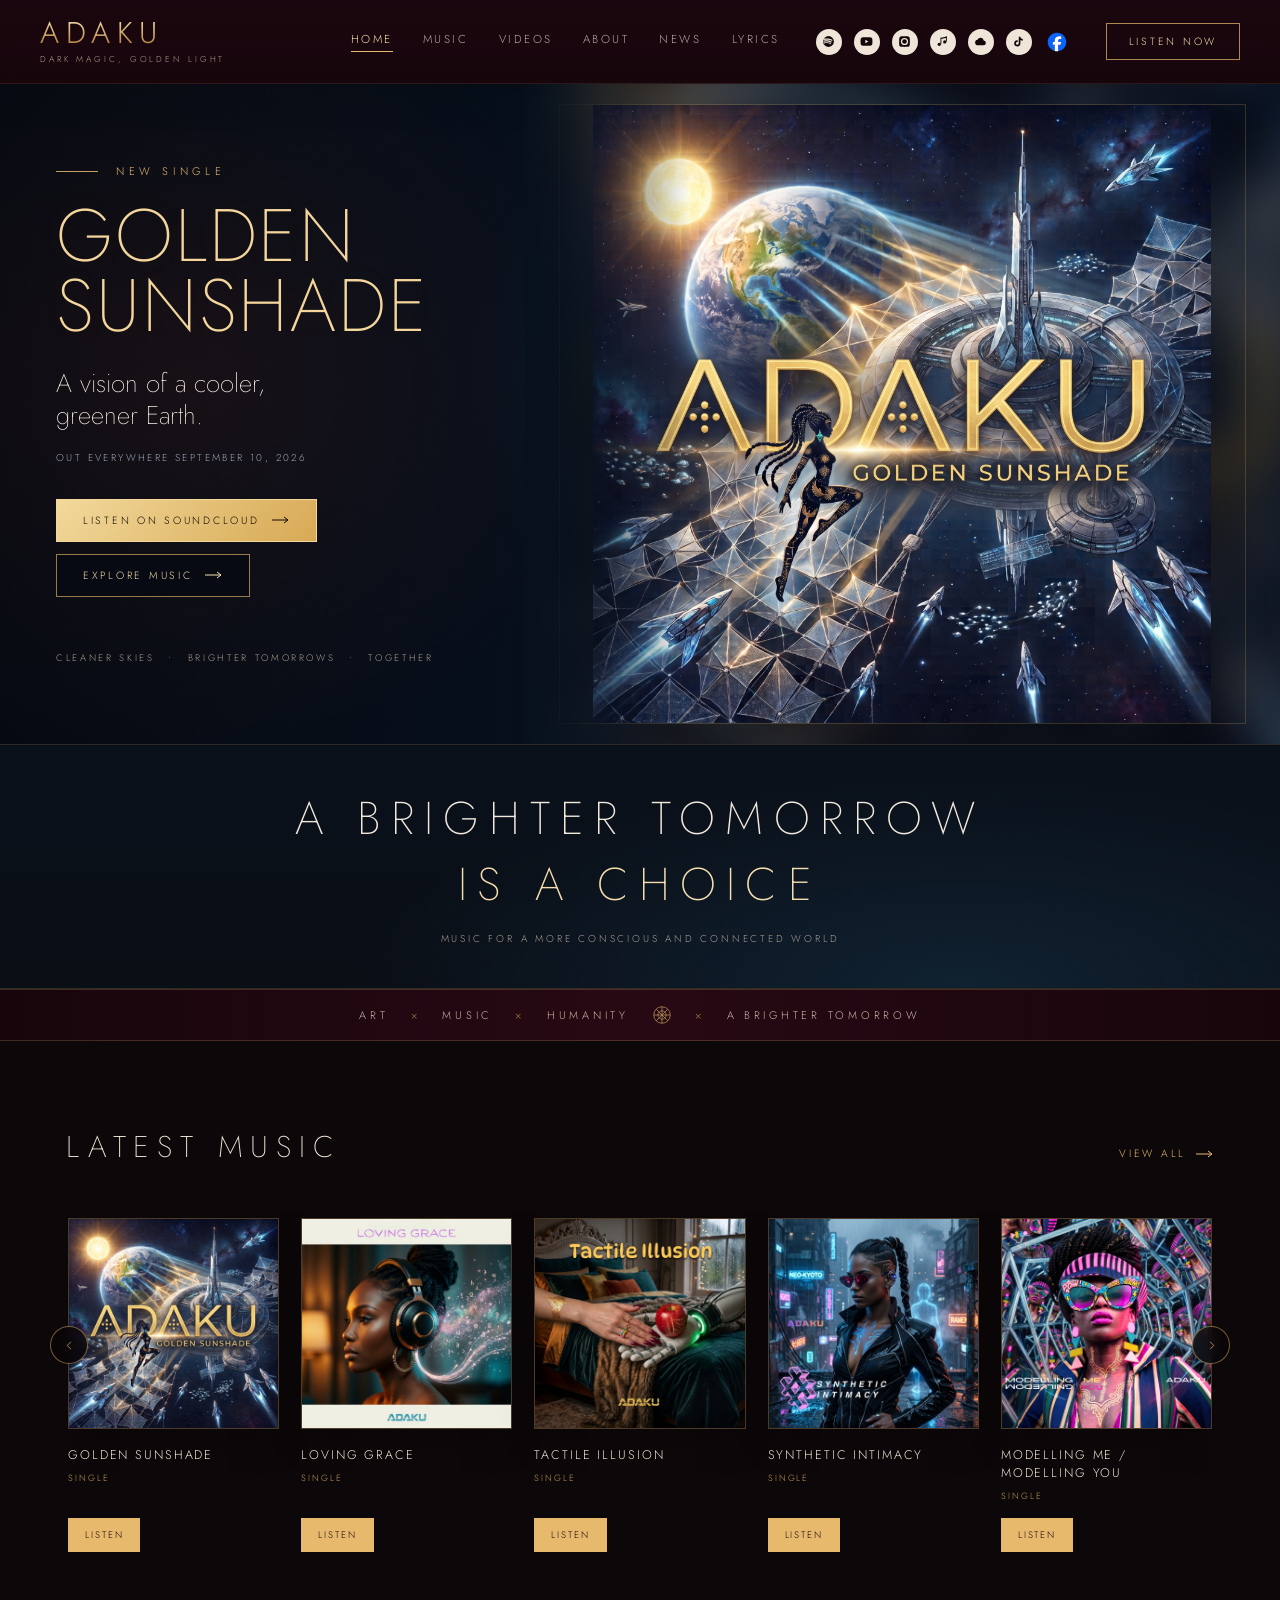
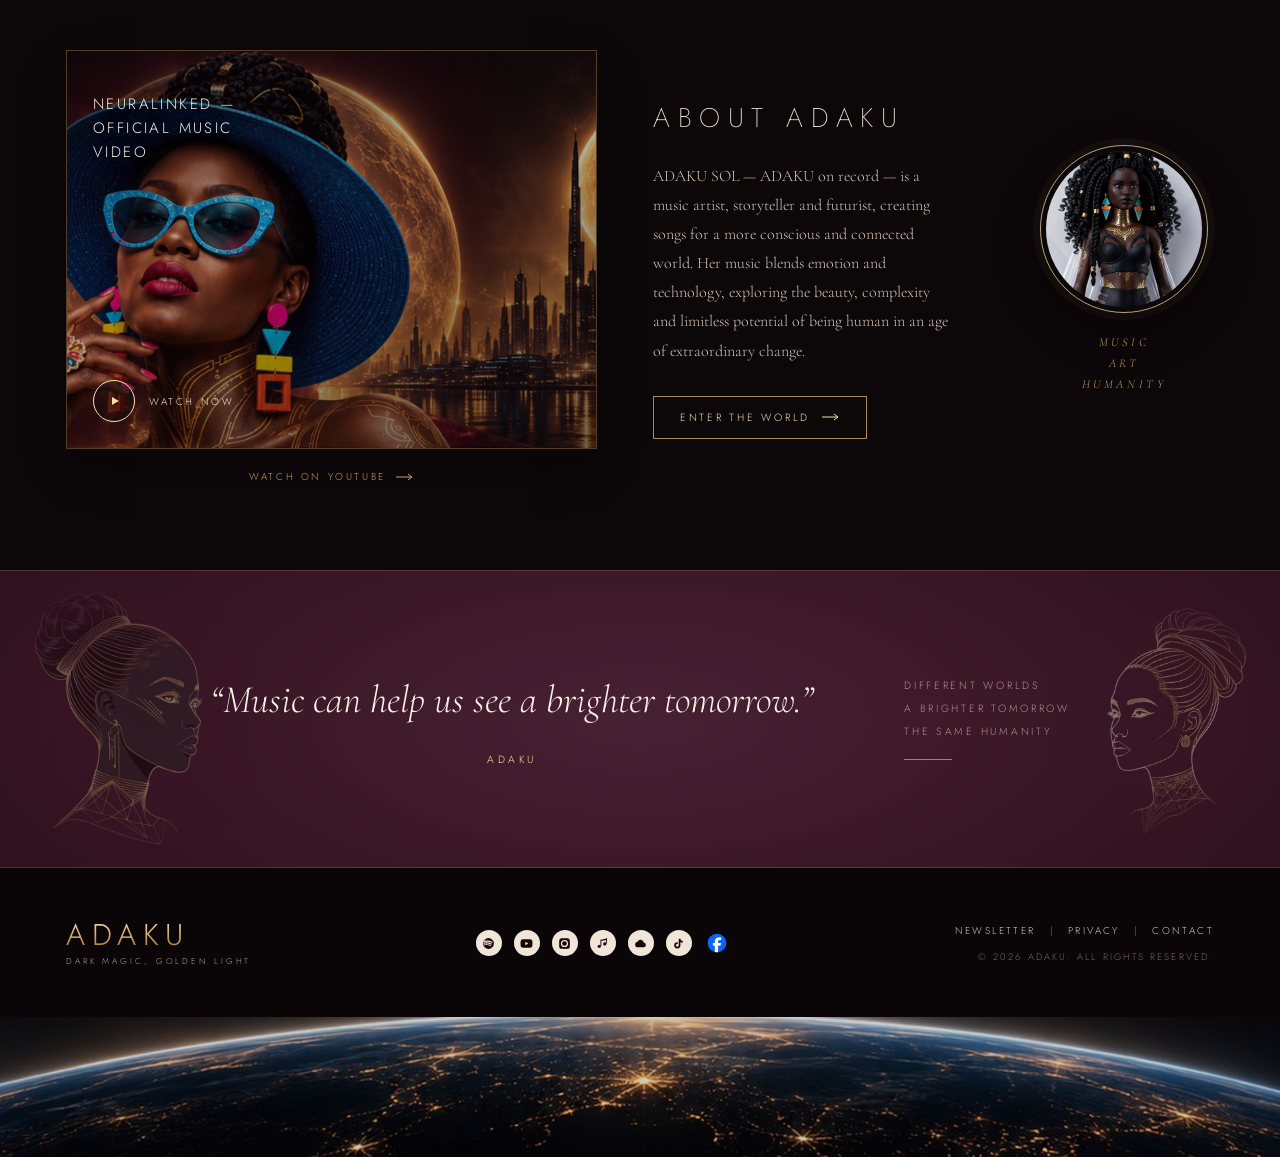
==== index.html @ a5fc6262 "Add Open Graph and Twitter card tags" ====
<!doctype html>
<html lang="en">
<head>
  <meta charset="utf-8">
  <link rel="icon" href="favicon.ico" sizes="any">
  <link rel="icon" type="image/png" sizes="32x32" href="favicon-32.png">
  <link rel="icon" type="image/png" sizes="16x16" href="favicon-16.png">
  <link rel="apple-touch-icon" href="favicon-180.png">
  <meta name="theme-color" content="#000000">
  <meta name="viewport" content="width=device-width,initial-scale=1">
  <title>ADAKU — Dark Magic, Golden Light</title>
  <meta name="description" content="Official site of ADAKU SOL, who records as ADAKU — music, future worlds and human connection.">
  <meta property="og:type" content="website">
  <meta property="og:site_name" content="ADAKU">
  <meta property="og:url" content="https://www.adaku.art/">
  <meta property="og:title" content="ADAKU — Dark Magic, Golden Light">
  <meta property="og:description" content="Music, future worlds and human connection. New single: Golden Sunshade.">
  <meta property="og:image" content="https://www.adaku.art/assets/og-cover.jpg">
  <meta property="og:image:secure_url" content="https://www.adaku.art/assets/og-cover.jpg">
  <meta property="og:image:type" content="image/jpeg">
  <meta property="og:image:width" content="1200">
  <meta property="og:image:height" content="630">
  <meta property="og:image:alt" content="ADAKU — Golden Sunshade cover artwork">
  <meta name="twitter:card" content="summary_large_image">
  <meta name="twitter:title" content="ADAKU — Dark Magic, Golden Light">
  <meta name="twitter:description" content="Music, future worlds and human connection. New single: Golden Sunshade.">
  <meta name="twitter:image" content="https://www.adaku.art/assets/og-cover.jpg">
  <link rel="preconnect" href="https://fonts.googleapis.com">
  <link rel="preconnect" href="https://fonts.gstatic.com" crossorigin>
  <link rel="stylesheet" href="https://fonts.googleapis.com/css2?family=Jost:wght@200;300;400;500&family=Cormorant+Garamond:ital,wght@1,300;1,400&display=swap">
  <link rel="stylesheet" href="styles.css">
</head>
<body>
  <header class="nav"><a class="mark" href="index.html"><b>ADAKU</b><small>Dark Magic, Golden Light</small></a>
    <nav class="links" id="navlinks"><a href="index.html" aria-current="page">Home</a><a href="releases.html">Music</a><a href="index.html#videos">Videos</a><a href="index.html#about">About</a><a href="index.html#news">News</a><a href="lyrics.html">Lyrics</a></nav>
    <div class="social"><a href="https://open.spotify.com/artist/1sRBDBlcbKoakEotlLjYfJ" aria-label="Spotify" target="_blank" rel="noopener"><svg viewBox="0 0 24 24" aria-hidden="true">
          <path d="M12 2a10 10 0 1 0 0 20 10 10 0 0 0 0-20Zm4.6 14.4a.8.8 0 0 1-1.1.3c-3-1.8-6.7-2.2-11.1-1.2a.8.8 0 1 1-.3-1.5c4.8-1.1 8.9-.6 12.2 1.4.4.2.5.7.3 1Zm1.2-2.8a1 1 0 0 1-1.3.3c-3.4-2.1-8.6-2.7-12.6-1.5a1 1 0 0 1-.6-1.9c4.6-1.4 10.3-.7 14.2 1.7.5.3.6.9.3 1.4Zm.1-2.9C14 8.4 7.7 8.2 4.2 9.3a1.2 1.2 0 1 1-.7-2.3C7.6 5.8 14.5 6 19 8.7a1.2 1.2 0 0 1-1.2 2Z" />
        </svg></a><a href="https://www.youtube.com/channel/UCwvG1uK8bypVAtKU_fOzsEQ" aria-label="YouTube" target="_blank" rel="noopener"><svg viewBox="0 0 24 24" aria-hidden="true">
          <path d="M23 12s0-3.5-.45-5.17a2.9 2.9 0 0 0-2.04-2.05C18.84 4.33 12 4.33 12 4.33s-6.84 0-8.51.45A2.9 2.9 0 0 0 1.45 6.83C1 8.5 1 12 1 12s0 3.5.45 5.17a2.9 2.9 0 0 0 2.04 2.05c1.67.45 8.51.45 8.51.45s6.84 0 8.51-.45a2.9 2.9 0 0 0 2.04-2.05C23 15.5 23 12 23 12ZM9.8 15.3V8.7l5.7 3.3-5.7 3.3Z" />
        </svg></a><a href="https://www.instagram.com/adaku_sol/" aria-label="Instagram" target="_blank" rel="noopener"><svg viewBox="0 0 24 24" aria-hidden="true">
          <path d="M12 2.2c3.2 0 3.6 0 4.9.07 1.2.06 1.8.25 2.2.42.6.22 1 .48 1.4.9.4.4.68.8.9 1.4.17.4.36 1 .42 2.2.06 1.3.07 1.7.07 4.9s0 3.6-.07 4.9c-.06 1.2-.25 1.8-.42 2.2-.22.6-.5 1-.9 1.4-.4.4-.8.68-1.4.9-.4.17-1 .36-2.2.42-1.3.06-1.7.07-4.9.07s-3.6 0-4.9-.07c-1.2-.06-1.8-.25-2.2-.42-.6-.22-1-.5-1.4-.9-.4-.4-.68-.8-.9-1.4-.17-.4-.36-1-.42-2.2C2.2 15.6 2.2 15.2 2.2 12s0-3.6.07-4.9c.06-1.2.25-1.8.42-2.2.22-.6.5-1 .9-1.4.4-.4.8-.68 1.4-.9.4-.17 1-.36 2.2-.42C8.4 2.2 8.8 2.2 12 2.2Zm0 3.15A6.65 6.65 0 1 0 18.65 12 6.65 6.65 0 0 0 12 5.35Zm0 10.97A4.32 4.32 0 1 1 16.32 12 4.32 4.32 0 0 1 12 16.32Zm6.9-11.2a1.55 1.55 0 1 1-1.55-1.56 1.55 1.55 0 0 1 1.55 1.56Z" />
        </svg></a><a href="https://music.apple.com/us/artist/adaku/603396209" aria-label="Apple Music" target="_blank" rel="noopener"><svg viewBox="0 0 24 24" aria-hidden="true"><path d="M9.6 4.9 20 2.6v2.3L9.6 7.2z"/><rect x="8.2" y="4.9" width="1.7" height="11.6"/><rect x="18.3" y="2.6" width="1.7" height="9.6"/><circle cx="6" cy="17.2" r="3"/><circle cx="16.1" cy="12.9" r="3"/></svg></a><a href="https://soundcloud.com/adakusol" aria-label="SoundCloud" target="_blank" rel="noopener"><svg viewBox="0 0 24 24" aria-hidden="true"><path d="M18.3 19H7.2a5.1 5.1 0 0 1-.72-10.15 6.05 6.05 0 0 1 11.5 1.38 4.4 4.4 0 0 1-.32 8.77z"/></svg></a><a href="https://www.tiktok.com/@adaku_sol" aria-label="TikTok" target="_blank" rel="noopener"><svg viewBox="0 0 24 24" aria-hidden="true"><path d="M16.6 5.82A4.28 4.28 0 0 1 15.54 3h-3.1v12.4a2.59 2.59 0 1 1-1.84-2.48v-3.16a5.72 5.72 0 1 0 4.94 5.66V9.01a7.35 7.35 0 0 0 4.3 1.38V7.29a4.28 4.28 0 0 1-3.24-1.47Z"/></svg></a><a href="https://www.facebook.com/profile.php?id=61590047595114" aria-label="Facebook" target="_blank" rel="noopener" style="background:none"><svg viewBox="0 0 700 700" aria-hidden="true" style="width:26px;height:26px"><path fill="#0866FF" d="M 600 350 C 600 211.929688 488.070312 100 350 100 C 211.929688 100 100 211.929688 100 350 C 100 467.246094 180.714844 565.621094 289.605469 592.636719 L 289.605469 426.394531 L 238.054688 426.394531 L 238.054688 350 L 289.605469 350 L 289.605469 317.082031 C 289.605469 231.988281 328.113281 192.550781 411.652344 192.550781 C 427.492188 192.550781 454.820312 195.652344 466 198.761719 L 466 268.015625 C 460.101562 267.394531 449.851562 267.082031 437.117188 267.082031 C 396.125 267.082031 380.285156 282.609375 380.285156 322.980469 L 380.285156 350 L 461.945312 350 L 447.917969 426.394531 L 380.285156 426.394531 L 380.285156 598.167969 C 504.074219 583.21875 600 477.816406 600 350 "/><path fill="#FFFFFF" d="M 447.917969 426.394531 L 461.945312 350 L 380.289062 350 L 380.289062 322.980469 C 380.289062 282.609375 396.125 267.082031 437.117188 267.082031 C 449.851562 267.082031 460.097656 267.390625 466 268.011719 L 466 198.761719 C 454.820312 195.65625 427.492188 192.546875 411.652344 192.546875 C 328.113281 192.546875 289.605469 231.988281 289.605469 317.082031 L 289.605469 350 L 238.054688 350 L 238.054688 426.394531 L 289.605469 426.394531 L 289.605469 592.636719 C 308.949219 597.4375 329.171875 600 350 600 C 360.253906 600 370.359375 599.367188 380.289062 598.167969 L 380.289062 426.394531 Z M 447.917969 426.394531 "/></svg></a></div><a class="listen" href="releases.html">Listen Now</a><button class="menu-btn" aria-expanded="false" aria-controls="navlinks" aria-label="Menu">&#9776;</button>
  </header>
  <main id="top">
    <section class="release-hero" aria-labelledby="featuredReleaseTitle">
      <div class="release-hero-inner">
        <div class="release-copy">
          <p class="release-eyebrow" id="featuredReleaseEyebrow">New single</p>
          <h1 id="featuredReleaseTitle">Golden Sunshade</h1>
          <p class="release-tagline" id="featuredReleaseTagline">A vision of a cooler, greener Earth.</p>
          <p class="release-date" id="featuredReleaseDate">Released September 6, 2026</p>
          <div class="release-actions">
            <a class="btn release-primary" id="featuredReleaseListen" href="https://open.spotify.com/artist/1sRBDBlcbKoakEotlLjYfJ" target="_blank" rel="noopener">Listen now <svg width="18" height="8" viewBox="0 0 18 8" fill="none" stroke="currentColor" aria-hidden="true"><path d="M0 4h16M12 1l4 3-4 3"/></svg></a>
            <a class="btn" id="featuredReleaseExplore" href="releases.html">Explore music <svg width="18" height="8" viewBox="0 0 18 8" fill="none" stroke="currentColor" aria-hidden="true"><path d="M0 4h16M12 1l4 3-4 3"/></svg></a>
          </div>
          <p class="release-motto">Cleaner skies <i>•</i> brighter tomorrows <i>•</i> together</p>
        </div>
        <div class="release-visual">
          <div class="release-glow" aria-hidden="true"></div>
          <img id="featuredReleaseArtwork" src="assets/golden-sunshade.jpg" alt="Golden Sunshade by ADAKU cover artwork">
        </div>
      </div>
    </section>
    <section class="brand-statement" aria-label="ADAKU mission">
      <div class="wrap brand-statement-inner">
        <p>A brighter tomorrow <span>is a choice</span></p>
        <small>Music for a more conscious and connected world</small>
      </div>
    </section>
    <div class="ribbon"><span>Art</span><i>&times;</i><span>Music</span><i>&times;</i><span>Humanity</span><svg class="seal" viewBox="0 0 24 24" aria-hidden="true">
        <circle cx="12" cy="12" r="9" />
        <circle cx="12" cy="12" r="4.5" />
        <path d="M12 3v18M3 12h18M5.6 5.6l12.8 12.8M18.4 5.6 5.6 18.4" />
      </svg><i>&times;</i><span>A brighter tomorrow</span></div>
    <section class="section" id="music">
      <div class="wrap">
        <div class="section-title">
          <h2>Latest Music</h2><a class="viewall" href="releases.html">View all <svg width="18" height="8" viewBox="0 0 18 8" fill="none" stroke="currentColor" aria-hidden="true">
              <path d="M0 4h16M12 1l4 3-4 3" />
            </svg></a>
        </div>
        <div class="rail"><button class="arrow prev" data-scroll="-1" aria-label="Previous releases"><svg viewBox="0 0 24 24" aria-hidden="true">
              <path d="M15 4 7 12l8 8" />
            </svg></button>
          <div class="track" id="track"></div><button class="arrow next" data-scroll="1" aria-label="More releases"><svg viewBox="0 0 24 24" aria-hidden="true">
              <path d="M9 4l8 8-8 8" />
            </svg></button>
        </div>
      </div>
    </section>
    <section class="section" id="about" style="padding-top:0">
      <div class="wrap">
        <div class="feature">
          <div class="film-wrap"><div class="filmcard" id="videos"><a href="https://www.youtube.com/watch?v=Vk2JzZCvAxc" target="_blank" rel="noopener" aria-label="Play the latest ADAKU video">
              <p class="cap" id="filmCap">A brighter tomorrow is within reach</p><span class="play"><span><svg viewBox="0 0 24 24" aria-hidden="true">
                    <path d="M6 4l14 8-14 8V4Z" />
                  </svg></span><em>Watch now</em></span><img src="assets/hero-home.jpg" alt="ADAKU in a cobalt wide-brim hat before a golden city">
            </a></div>
          <p class="film-alt"><a id="ytFallback" href="https://www.youtube.com/watch?v=Vk2JzZCvAxc" target="_blank" rel="noopener">Watch on YouTube <svg width="18" height="8" viewBox="0 0 18 8" fill="none" stroke="currentColor" aria-hidden="true"><path d="M0 4h16M12 1l4 3-4 3"/></svg></a></p></div>
          <div>
            <h2>About ADAKU</h2>
            <p class="bio">ADAKU SOL &mdash; ADAKU on record &mdash; is a music artist, storyteller and futurist, creating songs for a more conscious and connected world. Her music blends emotion and technology, exploring the beauty, complexity and limitless potential of being human in an age of extraordinary change.</p><a class="btn" style="margin-top:30px" href="lyrics.html">Enter the world <svg width="18" height="8" viewBox="0 0 18 8" fill="none" stroke="currentColor" aria-hidden="true">
                <path d="M0 4h16M12 1l4 3-4 3" />
              </svg></a>
          </div>
          <div class="portrait"><img src="assets/circle.jpg" alt="ADAKU collector’s edition figure">
            <ul>
              <li>Music</li>
              <li>Art</li>
              <li>Humanity</li>
            </ul>
          </div>
        </div>
      </div>
    </section>
    <section class="quote"><img class="flank l" src="assets/art-dark.jpg" alt="" aria-hidden="true"><img class="flank r" src="assets/art-light.jpg" alt="" aria-hidden="true">
      <div class="wrap quote-inner">
        <blockquote>
          <p>&ldquo;Music can help us see a brighter tomorrow.&rdquo;</p><cite>ADAKU</cite>
        </blockquote>
        <div class="aside"><span>Different worlds</span><span>A brighter tomorrow</span><span>The same humanity</span>
          <div class="rule"></div>
        </div>
      </div>
    </section>
  </main>
  <footer class="foot" id="contact">
    <div class="wrap foot-row"><a class="mark" href="index.html"><b>ADAKU</b><small>Dark Magic, Golden Light</small></a>
      <div class="social"><a href="https://open.spotify.com/artist/1sRBDBlcbKoakEotlLjYfJ" aria-label="Spotify" target="_blank" rel="noopener"><svg viewBox="0 0 24 24" aria-hidden="true">
            <path d="M12 2a10 10 0 1 0 0 20 10 10 0 0 0 0-20Zm4.6 14.4a.8.8 0 0 1-1.1.3c-3-1.8-6.7-2.2-11.1-1.2a.8.8 0 1 1-.3-1.5c4.8-1.1 8.9-.6 12.2 1.4.4.2.5.7.3 1Zm1.2-2.8a1 1 0 0 1-1.3.3c-3.4-2.1-8.6-2.7-12.6-1.5a1 1 0 0 1-.6-1.9c4.6-1.4 10.3-.7 14.2 1.7.5.3.6.9.3 1.4Zm.1-2.9C14 8.4 7.7 8.2 4.2 9.3a1.2 1.2 0 1 1-.7-2.3C7.6 5.8 14.5 6 19 8.7a1.2 1.2 0 0 1-1.2 2Z" />
          </svg></a><a href="https://www.youtube.com/channel/UCwvG1uK8bypVAtKU_fOzsEQ" aria-label="YouTube" target="_blank" rel="noopener"><svg viewBox="0 0 24 24" aria-hidden="true">
            <path d="M23 12s0-3.5-.45-5.17a2.9 2.9 0 0 0-2.04-2.05C18.84 4.33 12 4.33 12 4.33s-6.84 0-8.51.45A2.9 2.9 0 0 0 1.45 6.83C1 8.5 1 12 1 12s0 3.5.45 5.17a2.9 2.9 0 0 0 2.04 2.05c1.67.45 8.51.45 8.51.45s6.84 0 8.51-.45a2.9 2.9 0 0 0 2.04-2.05C23 15.5 23 12 23 12ZM9.8 15.3V8.7l5.7 3.3-5.7 3.3Z" />
          </svg></a><a href="https://www.instagram.com/adaku_sol/" aria-label="Instagram" target="_blank" rel="noopener"><svg viewBox="0 0 24 24" aria-hidden="true">
            <path d="M12 2.2c3.2 0 3.6 0 4.9.07 1.2.06 1.8.25 2.2.42.6.22 1 .48 1.4.9.4.4.68.8.9 1.4.17.4.36 1 .42 2.2.06 1.3.07 1.7.07 4.9s0 3.6-.07 4.9c-.06 1.2-.25 1.8-.42 2.2-.22.6-.5 1-.9 1.4-.4.4-.8.68-1.4.9-.4.17-1 .36-2.2.42-1.3.06-1.7.07-4.9.07s-3.6 0-4.9-.07c-1.2-.06-1.8-.25-2.2-.42-.6-.22-1-.5-1.4-.9-.4-.4-.68-.8-.9-1.4-.17-.4-.36-1-.42-2.2C2.2 15.6 2.2 15.2 2.2 12s0-3.6.07-4.9c.06-1.2.25-1.8.42-2.2.22-.6.5-1 .9-1.4.4-.4.8-.68 1.4-.9.4-.17 1-.36 2.2-.42C8.4 2.2 8.8 2.2 12 2.2Zm0 3.15A6.65 6.65 0 1 0 18.65 12 6.65 6.65 0 0 0 12 5.35Zm0 10.97A4.32 4.32 0 1 1 16.32 12 4.32 4.32 0 0 1 12 16.32Zm6.9-11.2a1.55 1.55 0 1 1-1.55-1.56 1.55 1.55 0 0 1 1.55 1.56Z" />
          </svg></a><a href="https://music.apple.com/us/artist/adaku/603396209" aria-label="Apple Music" target="_blank" rel="noopener"><svg viewBox="0 0 24 24" aria-hidden="true"><path d="M9.6 4.9 20 2.6v2.3L9.6 7.2z"/><rect x="8.2" y="4.9" width="1.7" height="11.6"/><rect x="18.3" y="2.6" width="1.7" height="9.6"/><circle cx="6" cy="17.2" r="3"/><circle cx="16.1" cy="12.9" r="3"/></svg></a><a href="https://soundcloud.com/adakusol" aria-label="SoundCloud" target="_blank" rel="noopener"><svg viewBox="0 0 24 24" aria-hidden="true"><path d="M18.3 19H7.2a5.1 5.1 0 0 1-.72-10.15 6.05 6.05 0 0 1 11.5 1.38 4.4 4.4 0 0 1-.32 8.77z"/></svg></a><a href="https://www.tiktok.com/@adaku_sol" aria-label="TikTok" target="_blank" rel="noopener"><svg viewBox="0 0 24 24" aria-hidden="true"><path d="M16.6 5.82A4.28 4.28 0 0 1 15.54 3h-3.1v12.4a2.59 2.59 0 1 1-1.84-2.48v-3.16a5.72 5.72 0 1 0 4.94 5.66V9.01a7.35 7.35 0 0 0 4.3 1.38V7.29a4.28 4.28 0 0 1-3.24-1.47Z"/></svg></a><a href="https://www.facebook.com/profile.php?id=61590047595114" aria-label="Facebook" target="_blank" rel="noopener" style="background:none"><svg viewBox="0 0 700 700" aria-hidden="true" style="width:26px;height:26px"><path fill="#0866FF" d="M 600 350 C 600 211.929688 488.070312 100 350 100 C 211.929688 100 100 211.929688 100 350 C 100 467.246094 180.714844 565.621094 289.605469 592.636719 L 289.605469 426.394531 L 238.054688 426.394531 L 238.054688 350 L 289.605469 350 L 289.605469 317.082031 C 289.605469 231.988281 328.113281 192.550781 411.652344 192.550781 C 427.492188 192.550781 454.820312 195.652344 466 198.761719 L 466 268.015625 C 460.101562 267.394531 449.851562 267.082031 437.117188 267.082031 C 396.125 267.082031 380.285156 282.609375 380.285156 322.980469 L 380.285156 350 L 461.945312 350 L 447.917969 426.394531 L 380.285156 426.394531 L 380.285156 598.167969 C 504.074219 583.21875 600 477.816406 600 350 "/><path fill="#FFFFFF" d="M 447.917969 426.394531 L 461.945312 350 L 380.289062 350 L 380.289062 322.980469 C 380.289062 282.609375 396.125 267.082031 437.117188 267.082031 C 449.851562 267.082031 460.097656 267.390625 466 268.011719 L 466 198.761719 C 454.820312 195.65625 427.492188 192.546875 411.652344 192.546875 C 328.113281 192.546875 289.605469 231.988281 289.605469 317.082031 L 289.605469 350 L 238.054688 350 L 238.054688 426.394531 L 289.605469 426.394531 L 289.605469 592.636719 C 308.949219 597.4375 329.171875 600 350 600 C 360.253906 600 370.359375 599.367188 380.289062 598.167969 L 380.289062 426.394531 Z M 447.917969 426.394531 "/></svg></a></div>
      <div class="foot-links">
        <nav><a href="#contact">Newsletter</a><span>|</span><a href="#contact">Privacy</a><span>|</span><a href="#contact">Contact</a></nav><small>&copy; 2026 ADAKU. All rights reserved.</small>
      </div>
    </div>
    <div class="earth"><img src="assets/earth.jpg" alt="" aria-hidden="true"></div>
  </footer>
      <script src="catalogue.js"></script>
  <script src="script.js"></script>
</body>
</html>
---- styles.css ----
/* ADAKU — shared design system
   Palette, type and layout for every page. Edit here once. */

:root{
  --ink:#08050A;
  --band:#0C0709;
  --maroon:#3A1829;
  --maroon-hi:#4E1020;
  --maroon-lo:#1B0710;
  --gold:#E9B96B;
  --gold-lt:#F6DFAC;
  --gold-dk:#A9772F;
  --ivory:#EFE6D9;
  --muted:#B49A8C;
  --hair:rgba(233,185,107,.28);
  --f-disp:"Jost","Futura","Century Gothic",system-ui,sans-serif;
  --f-serif:"Cormorant Garamond","Iowan Old Style",Georgia,serif;
  --wrap:1180px;
}
*{box-sizing:border-box}
body{
  margin:0;background:var(--ink);color:var(--ivory);
  font-family:var(--f-disp);font-weight:300;
  -webkit-font-smoothing:antialiased;
}
img{display:block;max-width:100%}
a{color:inherit;text-decoration:none}
button,input,select{font:inherit;color:inherit}
button{background:none;border:0;cursor:pointer}
:focus-visible{outline:1px solid var(--gold);outline-offset:3px}
.wrap{max-width:var(--wrap);margin:0 auto;padding:0 32px}

/* ---------- header ---------- */
.nav{
  position:sticky;top:0;z-index:50;
  display:flex;align-items:center;gap:36px;padding:20px 40px;
  background:linear-gradient(180deg,rgba(28,7,15,.96),rgba(28,7,15,.74));
  backdrop-filter:blur(10px);border-bottom:1px solid rgba(233,185,107,.14);
}
.mark{display:flex;flex-direction:column;gap:5px;margin-right:auto}
.mark b{
  font-weight:300;font-size:30px;line-height:1;letter-spacing:.22em;
  background:linear-gradient(180deg,var(--gold-lt),var(--gold-dk));
  -webkit-background-clip:text;background-clip:text;color:transparent;
}
.mark small{font-size:8.5px;color:var(--muted);letter-spacing:.34em;text-transform:uppercase}
.links{display:flex;gap:26px;font-size:11.5px}
.links a{position:relative;padding-bottom:5px;text-transform:uppercase;letter-spacing:.22em;opacity:.86}
.links a:hover{opacity:1}
.links a[aria-current]{opacity:1}
.links a[aria-current]::after{content:"";position:absolute;left:0;right:0;bottom:0;height:1px;background:var(--gold)}
.social{display:flex;gap:12px}
.social a{width:26px;height:26px;border-radius:50%;background:var(--ivory);display:grid;place-items:center;transition:transform .2s,background .2s}
.social a:hover{transform:translateY(-2px);background:var(--gold-lt)}
.social svg{width:13px;height:13px;fill:#150609}
.listen{border:1px solid var(--gold);color:var(--gold-lt);padding:10px 22px;font-size:10.5px;text-transform:uppercase;letter-spacing:.26em;transition:background .25s,color .25s}
.listen:hover{background:var(--gold);color:#1B0710}
.menu-btn{display:none;font-size:22px;color:var(--gold-lt);padding:4px 8px}

/* ---------- hero ---------- */
.hero{position:relative;overflow:hidden;background:radial-gradient(120% 100% at 12% 40%,var(--maroon-hi) 0%,#2A0812 45%,var(--maroon-lo) 100%)}
.hero-inner{position:relative;max-width:1400px;margin:0 auto;min-height:520px;display:flex;align-items:center}
.hero-art{
  position:absolute;inset:0 0 0 34%;background-size:cover;background-position:center;
  -webkit-mask-image:linear-gradient(90deg,transparent 0,#000 24%);
  mask-image:linear-gradient(90deg,transparent 0,#000 24%);
}
.hero-home .hero-art{background-image:url("assets/hero-home.jpg")}
.hero-releases .hero-art{background-image:url("assets/hero-releases.jpg")}
.hero-lyrics .hero-art{background-image:url("assets/hero-releases.jpg");background-position:left center;filter:saturate(.6) brightness(.72)}
.hero-copy{position:relative;z-index:2;padding:82px 56px;max-width:620px}
.eyebrow{font-size:11px;letter-spacing:.3em;text-transform:uppercase;color:#D9C4B4;margin-bottom:22px}
h1.display{
  margin:0;font-weight:200;font-size:clamp(30px,3.5vw,48px);line-height:1.2;
  letter-spacing:.14em;text-transform:uppercase;text-wrap:balance;color:#F7EFE3;
}
h1.display.short{font-size:clamp(38px,5vw,66px);letter-spacing:.2em}
.rule{width:56px;height:1px;background:var(--gold);margin:28px 0 22px}
.lede{margin:0;font-size:13px;line-height:2.1;letter-spacing:.22em;text-transform:uppercase;color:#E2D2C4;max-width:38ch}
.hero-actions{display:flex;gap:14px;flex-wrap:wrap;margin-top:36px}
.btn{border:1px solid var(--gold);color:var(--gold-lt);padding:13px 26px;font-size:10.5px;letter-spacing:.26em;text-transform:uppercase;display:inline-flex;align-items:center;gap:12px;transition:background .25s,color .25s}
.btn:hover{background:var(--gold);color:#1B0710}
.btn.fill{background:var(--gold);color:#1B0710}
.btn.fill:hover{background:var(--gold-lt)}
.watch{display:inline-flex;align-items:center;gap:20px;margin-top:40px}
.watch .disc{width:52px;height:52px;border-radius:50%;border:1px solid var(--gold);display:grid;place-items:center;transition:background .25s,transform .25s}
.watch .disc svg{width:15px;height:15px;fill:var(--gold-lt);margin-left:3px}
.watch:hover .disc{background:rgba(233,185,107,.16);transform:scale(1.06)}
.watch span{font-size:11px;text-transform:uppercase;letter-spacing:.26em;color:#F2E7D9}

/* ---------- ribbon ---------- */
.ribbon{
  background:linear-gradient(90deg,#1A060D,#2A0A15 50%,#1A060D);
  border-top:1px solid var(--hair);border-bottom:1px solid var(--hair);
  padding:16px;display:flex;justify-content:center;align-items:center;gap:22px;flex-wrap:wrap;
  font-size:11px;letter-spacing:.34em;text-transform:uppercase;color:#D9C7B6;
}
.ribbon i{color:var(--gold);font-style:normal;opacity:.8}
.ribbon .seal{width:22px;height:22px;fill:none;stroke:var(--gold);stroke-width:.8;opacity:.85}

/* ---------- sections ---------- */
.section{padding:70px 0;background:var(--band)}
.section-title{display:flex;align-items:baseline;justify-content:space-between;gap:24px;margin-bottom:38px}
.section-title h2{margin:0;font-weight:200;font-size:clamp(22px,2.4vw,30px);letter-spacing:.3em;text-transform:uppercase;color:#F3E8DA}
.viewall{font-size:10.5px;letter-spacing:.26em;text-transform:uppercase;color:var(--gold);display:inline-flex;gap:10px;align-items:center}
.viewall:hover{color:var(--gold-lt)}

/* ---------- carousel (home) ---------- */
.rail{position:relative}
.track{display:flex;gap:16px;overflow-x:auto;scroll-behavior:smooth;scroll-snap-type:x mandatory;padding:4px 0 6px;scrollbar-width:none}
.track::-webkit-scrollbar{display:none}
.track .card{flex:0 0 calc((100% - 64px)/5);min-width:168px;scroll-snap-align:start}
.arrow{position:absolute;top:38%;transform:translateY(-50%);z-index:3;width:34px;height:34px;border-radius:50%;border:1px solid rgba(233,185,107,.5);display:grid;place-items:center;background:rgba(12,7,9,.85)}
.arrow:hover{border-color:var(--gold);background:rgba(42,10,21,.95)}
.arrow svg{width:11px;height:11px;fill:none;stroke:var(--gold);stroke-width:1.6}
.arrow.prev{left:-16px}
.arrow.next{right:-16px}

/* ---------- release cards ---------- */
.card{text-align:center}
.card .frame{border:1px solid rgba(233,185,107,.45);padding:5px;background:#120A0C;transition:border-color .25s,transform .25s}
.card:hover .frame{border-color:var(--gold-lt);transform:translateY(-4px)}
.card .frame img{aspect-ratio:1;object-fit:cover;width:100%}
.card h3{margin:16px 0 6px;font-weight:300;font-size:13px;letter-spacing:.2em;text-transform:uppercase;color:#EFE4D6}
.card .meta{margin:0;font-size:10px;letter-spacing:.28em;text-transform:uppercase;color:var(--gold)}
.card .desc{margin:10px 0 0;font-size:12px;line-height:1.7;color:#B7A296}
.card-actions{display:flex;gap:8px;justify-content:center;margin-top:16px}
.card-actions .btn{padding:9px 16px;font-size:9.5px;letter-spacing:.2em}

/* ---------- catalog grid ---------- */
.grid{display:grid;grid-template-columns:repeat(4,1fr);gap:26px}
.filters{display:flex;gap:8px;align-items:center;flex-wrap:wrap;margin-bottom:34px;border-bottom:1px solid rgba(233,185,107,.16);padding-bottom:16px}
.chip{padding:9px 16px;font-size:10.5px;letter-spacing:.24em;text-transform:uppercase;color:#B7A296;border-bottom:1px solid transparent}
.chip:hover{color:var(--ivory)}
.chip[aria-pressed="true"]{color:var(--gold-lt);border-bottom-color:var(--gold)}
.sortwrap{margin-left:auto;display:flex;align-items:center;gap:12px;font-size:10px;letter-spacing:.24em;text-transform:uppercase;color:var(--muted)}
.sort{background:#140B10;border:1px solid var(--hair);color:var(--ivory);padding:9px 12px;font-size:11px;letter-spacing:.1em}

/* ---------- about band ---------- */
.feature{display:grid;grid-template-columns:1.25fr .85fr auto;gap:48px;align-items:center}
.filmcard{border:1px solid rgba(233,185,107,.4);padding:6px;background:#120A0C}
.filmcard a{display:block;position:relative}
.filmcard a::before{content:"";position:absolute;inset:0;z-index:1;pointer-events:none;background:linear-gradient(160deg,rgba(10,4,8,.72) 0%,rgba(10,4,8,.28) 42%,rgba(10,4,8,.62) 100%)}
.filmcard a::after{content:"";position:absolute;inset:0;background:rgba(233,185,107,0);transition:background .25s}
.filmcard a:hover::after{background:rgba(233,185,107,.08)}
.filmcard .cap{position:absolute;left:26px;top:26px;z-index:2;font-size:15px;line-height:1.6;letter-spacing:.16em;text-transform:uppercase;color:#F6EEE2;max-width:14ch;text-shadow:0 2px 18px rgba(0,0,0,.75)}
.filmcard .play{position:absolute;left:26px;bottom:26px;z-index:2;display:flex;align-items:center;gap:14px}
.filmcard .play span{width:42px;height:42px;border-radius:50%;border:1px solid var(--gold-lt);display:grid;place-items:center;background:rgba(12,7,9,.45)}
.filmcard .play svg{width:12px;height:12px;fill:var(--gold-lt);margin-left:2px}
.filmcard .play em{font-style:normal;font-size:10px;letter-spacing:.26em;text-transform:uppercase;color:#F2E7D9}
.feature h2{margin:0 0 22px;font-weight:200;font-size:clamp(20px,2.2vw,27px);letter-spacing:.28em;text-transform:uppercase;color:#F3E8DA}
.bio{margin:0;font-size:13px;line-height:2;color:#CBB6A8;max-width:42ch}
.portrait{display:flex;flex-direction:column;align-items:center;gap:18px}
.portrait img{width:150px;height:150px;border-radius:50%;object-fit:cover;border:1px solid var(--gold);padding:4px}
.portrait ul{margin:0;padding:0;list-style:none;text-align:center;display:grid;gap:7px}
.portrait li{font-family:var(--f-serif);font-style:italic;font-size:13px;letter-spacing:.3em;text-transform:uppercase;color:var(--gold)}

/* ---------- quote band ---------- */
.quote{
  position:relative;overflow:hidden;padding:74px 0;
  background:radial-gradient(90% 140% at 50% 50%,#451D30 0%,var(--maroon) 58%,#351524 100%);
  border-top:1px solid rgba(233,185,107,.2);border-bottom:1px solid rgba(233,185,107,.2);
}
.quote .flank{
  position:absolute;top:50%;transform:translateY(-50%);pointer-events:none;
  -webkit-mask-image:radial-gradient(closest-side,#000 45%,transparent 100%);
  mask-image:radial-gradient(closest-side,#000 45%,transparent 100%);
}
.quote .flank.l{left:-2%;width:300px}
.quote .flank.r{right:-1%;width:250px}
.quote-inner{position:relative;z-index:2;display:flex;align-items:center;justify-content:center;gap:70px}
.quote blockquote{margin:0;max-width:540px;text-align:center}
.quote blockquote p{margin:0;font-family:var(--f-serif);font-style:italic;font-weight:300;font-size:clamp(24px,3vw,34px);line-height:1.45;color:#F9F1E5;text-wrap:balance}
.quote cite{display:block;margin-top:22px;font-style:normal;font-size:10.5px;letter-spacing:.34em;text-transform:uppercase;color:var(--gold-lt)}
.quote .aside{display:grid;gap:8px;font-size:10.5px;letter-spacing:.26em;text-transform:uppercase;color:#E4D2C4}
.quote .aside .rule{margin:12px 0 0}

/* ---------- lyrics ---------- */
.stats{display:grid;grid-template-columns:repeat(3,minmax(0,150px));gap:1px;background:var(--hair);border:1px solid var(--hair);margin-top:34px}
.stats div{background:#180A11;padding:16px 18px}
.stats strong{display:block;font-size:22px;font-weight:300;color:var(--gold-lt)}
.stats span{font-size:9.5px;letter-spacing:.2em;text-transform:uppercase;color:var(--muted)}
.lyrics-shell{display:grid;grid-template-columns:320px 1fr;gap:44px;align-items:start}
.lyrics-index{position:sticky;top:104px;border:1px solid rgba(233,185,107,.22);background:rgba(26,10,16,.7);padding:18px}
.search{width:100%;background:#0F0709;border:1px solid var(--hair);color:var(--ivory);padding:12px 14px;margin-bottom:14px;font-size:12px;letter-spacing:.08em}
.search::placeholder{color:#7E6A5E}
.song-list{display:grid;gap:3px;max-height:min(60vh,520px);overflow:auto}
.song-btn{width:100%;text-align:left;border-left:2px solid transparent;color:#BFAEA3;padding:10px 12px;font-size:12px;letter-spacing:.06em;transition:color .2s,background .2s}
.song-btn:hover{color:var(--ivory);background:rgba(233,185,107,.05)}
.song-btn[aria-current]{color:var(--gold-lt);border-left-color:var(--gold);background:rgba(233,185,107,.07)}
.lyrics-reader{border-top:1px solid rgba(233,185,107,.22);padding-top:20px}
.lyrics-reader h2{margin:0 0 8px;font-weight:200;font-size:clamp(26px,3.4vw,40px);letter-spacing:.14em;color:#F3E8DA}
.lyrics-note{color:var(--muted);font-size:12px;letter-spacing:.16em;text-transform:uppercase;margin-bottom:26px}
.lyrics-body{white-space:pre-wrap;font-family:var(--f-serif);font-size:18px;line-height:1.9;color:#EEE0D3;max-width:62ch}
.placeholder{border:1px dashed rgba(233,185,107,.35);background:rgba(233,185,107,.035);padding:30px;color:#C4B0A4;line-height:1.8;font-size:13px;max-width:62ch}
.placeholder strong{color:var(--gold-lt);font-weight:400}

/* ---------- footer ---------- */
.foot{background:#0A0507;padding:44px 0 0}
.foot-row{display:flex;align-items:center;gap:40px;flex-wrap:wrap}
.foot-links{margin-left:auto;display:grid;gap:12px;justify-items:end;text-align:right}
.foot-links nav{display:flex;gap:14px;font-size:10px;letter-spacing:.24em;text-transform:uppercase;color:#D6C4B5}
.foot-links nav span{color:var(--gold);opacity:.6}
.foot-links small{font-size:9.5px;letter-spacing:.22em;text-transform:uppercase;color:#7C6659}
.earth{margin-top:34px}
.earth img{width:100%}

/* ---------- responsive ---------- */
@media (max-width:1080px){
  .grid{grid-template-columns:repeat(3,1fr)}
  .feature{grid-template-columns:1fr 1fr;gap:36px}
  .portrait{grid-column:1/-1;flex-direction:row;justify-content:center;gap:32px}
  .portrait ul{text-align:left}
  .lyrics-shell{grid-template-columns:270px 1fr;gap:30px}
}
@media (max-width:900px){
  .links{
    display:none;position:absolute;left:0;right:0;top:100%;
    flex-direction:column;gap:0;padding:12px 40px 22px;
    background:rgba(20,7,12,.98);border-bottom:1px solid var(--hair);
  }
  .links.open{display:flex}
  .links a{padding:12px 0;font-size:12px}
  .menu-btn{display:block;order:3}
  .nav{gap:16px;flex-wrap:wrap}
}
@media (max-width:860px){
  .nav{padding:16px 20px}
  .mark b{font-size:24px}
  .social{display:none}
  .listen{padding:9px 16px}
  .hero-inner{min-height:0;display:block}
  .hero-art{position:relative;inset:auto;height:300px;-webkit-mask-image:none;mask-image:none}
  .hero-copy{padding:40px 24px 52px;max-width:none}
  .grid{grid-template-columns:repeat(2,1fr);gap:18px}
  .feature{grid-template-columns:1fr}
  .quote-inner{flex-direction:column;gap:36px}
  .quote .flank{display:none}
  .track .card{flex:0 0 62%}
  .arrow.prev{left:-4px}.arrow.next{right:-4px}
  .lyrics-shell{grid-template-columns:1fr}
  .lyrics-index{position:relative;top:auto}
  .wrap{padding:0 20px}
  .filmcard .cap{font-size:13px;left:18px;top:18px}
}
@media (max-width:560px){
  .grid{grid-template-columns:1fr}
  .stats{grid-template-columns:1fr}
  .foot-links{margin-left:0;justify-items:start;text-align:left}
}
@media (prefers-reduced-motion:reduce){
  *{transition:none!important;animation:none!important}
  .track{scroll-behavior:auto}
}

/* visually-hidden label */
.sr-only{position:absolute;width:1px;height:1px;padding:0;margin:-1px;overflow:hidden;clip:rect(0 0 0 0);white-space:nowrap;border:0}

/* placeholder shown until a cover image file exists */
.frame.no-art{background:linear-gradient(135deg,var(--maroon-hi),var(--maroon-lo));position:relative;aspect-ratio:1/1}
.frame.no-art::after{content:"ADAKU";position:absolute;inset:0;display:grid;place-items:center;
  color:var(--gold-dk);font-size:11px;letter-spacing:.3em;opacity:.55}
.song-list .song{display:block;width:100%;text-align:left;padding:9px 12px;color:var(--ivory);
  background:none;border:0;border-left:2px solid transparent;font:inherit;font-size:12.5px;cursor:pointer}
.song-list .song:hover{background:rgba(233,185,107,.07)}
.song-list .song[aria-current="true"]{border-left-color:var(--gold);color:var(--gold-lt)}
.song-list .song em{font-style:normal;opacity:.4;font-size:10px;letter-spacing:.12em;text-transform:uppercase}
.lyrics-reader .lyric-section{font-size:10.5px;letter-spacing:.28em;text-transform:uppercase;
  color:var(--gold-dk);margin:26px 0 8px;font-weight:500}
.lyrics-reader .lyric-section:first-child{margin-top:0}

/* hero word stack — replaces the words that used to be baked into the image */
.hero-words{position:absolute;right:0;top:50%;transform:translateY(-50%);z-index:2;
  list-style:none;margin:0;padding:30px 56px 30px 90px;text-align:right;pointer-events:none;
  background:radial-gradient(115% 78% at 100% 50%,rgba(12,5,8,.86) 0%,rgba(12,5,8,.58) 42%,rgba(12,5,8,0) 76%)}
.hero-words li{font-size:12px;letter-spacing:.34em;text-transform:uppercase;
  color:var(--gold-lt);opacity:.95;line-height:2.5;text-shadow:0 1px 3px rgba(0,0,0,.95),0 2px 14px rgba(0,0,0,.8)}
.hero-words li:last-child{color:var(--gold);opacity:1}
.hero-words::after{content:"";display:block;width:44px;height:1px;background:var(--gold);
  margin-left:auto;margin-top:18px;opacity:.7}
@media (max-width:900px){ .hero-words{display:none} }

/* release cards: pin the buttons to a common baseline */
.card{display:flex;flex-direction:column}
.card .frame{flex:0 0 auto}
.card h3{min-height:2.6em}                 /* room for a two-line title everywhere */
.card-actions{margin-top:auto;padding-top:16px}

/* inline video player replacing the poster */
.filmcard iframe{display:block;width:100%;aspect-ratio:16/9;border:0}

/* always-available route to YouTube, in case the embedded player is blocked */
.film-alt{margin:14px 0 0;text-align:center}
.film-alt a{font-size:10px;letter-spacing:.26em;text-transform:uppercase;color:var(--gold);
  display:inline-flex;align-items:center;gap:10px;opacity:.85;transition:opacity .2s}
.film-alt a:hover{opacity:1}
.film-wrap{display:flex;flex-direction:column}

/* ==========================================================
   VISUAL POLISH PASS — September 2026
   Non-destructive refinement layer. Keep this section last.
   ========================================================== */
:root{
  --gold:#E6B96D;
  --gold-lt:#F5DEAE;
  --hair:rgba(230,185,109,.22);
  --wrap:1220px;
}
html{scroll-behavior:smooth}
body{background:#080507}
.wrap{padding-left:36px;padding-right:36px}

/* calmer, more editorial navigation */
.nav{padding-top:18px;padding-bottom:18px;border-bottom-color:rgba(230,185,109,.10);box-shadow:0 10px 40px rgba(0,0,0,.12)}
.links{gap:30px}
.links a{opacity:.72;transition:opacity .2s,color .2s}
.links a:hover,.links a[aria-current]{color:var(--gold-lt)}
.listen,.btn{border-color:rgba(230,185,109,.72)}

/* hero: give the statement room and let ADAKU remain the focal point */
.hero-inner{min-height:590px}
.hero-copy{padding:104px 58px;max-width:610px}
h1.display{line-height:1.16;letter-spacing:.12em;text-shadow:0 4px 30px rgba(0,0,0,.24)}
.hero-home .hero-art{background-position:56% center;filter:contrast(1.025) saturate(.94)}
.hero-home .hero-art::after{content:"";position:absolute;inset:0;background:linear-gradient(90deg,rgba(20,5,10,.10),transparent 45%),linear-gradient(180deg,transparent 70%,rgba(8,5,7,.14));pointer-events:none}
.hero-words{opacity:.72;padding-right:48px}
.hero-words li{font-size:10.5px;line-height:2.65;letter-spacing:.30em}
.hero-words li:last-child{opacity:.92}
.rule{width:48px}
.watch{margin-top:36px}
.watch .disc{width:50px;height:50px;background:rgba(8,5,7,.20);backdrop-filter:blur(4px)}

/* more breathing room between major chapters */
.section{padding:84px 0}
.section-title{margin-bottom:42px}
.section-title h2{letter-spacing:.26em}
.ribbon{padding:14px 20px;opacity:.92}

/* premium record-card treatment */
.track{gap:22px;padding:8px 2px 14px}
.track .card{flex-basis:calc((100% - 88px)/5)}
.card{text-align:left}
.card .frame{padding:0;border-color:rgba(230,185,109,.28);overflow:hidden;box-shadow:0 14px 34px rgba(0,0,0,.16);transition:transform .35s ease,border-color .35s ease,box-shadow .35s ease}
.card .frame img{transition:transform .55s cubic-bezier(.2,.65,.2,1),filter .35s ease}
.card:hover .frame{transform:translateY(-6px);border-color:rgba(245,222,174,.72);box-shadow:0 22px 44px rgba(0,0,0,.28)}
.card:hover .frame img{transform:scale(1.025);filter:brightness(1.035)}
.card h3{margin:17px 0 7px;min-height:0;font-size:12.5px;line-height:1.45;letter-spacing:.15em}
.card .meta{font-size:9px;letter-spacing:.22em;opacity:.82}
.card .desc{color:#A99488}
.card-actions{justify-content:flex-start}
.arrow{width:38px;height:38px;background:rgba(8,5,7,.78);backdrop-filter:blur(7px)}

/* editorial About composition */
.feature{grid-template-columns:1.34fr .82fr 180px;gap:56px}
.feature h2{margin-bottom:25px}
.bio{font-family:var(--f-serif);font-size:16px;line-height:1.82;color:#D6C5B9;max-width:37ch}
.portrait{gap:22px}
.portrait img{width:168px;height:168px;padding:5px;border-color:rgba(245,222,174,.72);box-shadow:0 0 0 7px rgba(230,185,109,.035),0 18px 45px rgba(0,0,0,.26)}
.portrait li{font-size:12px;opacity:.86}
.filmcard{padding:0;border-color:rgba(230,185,109,.30);overflow:hidden;box-shadow:0 18px 45px rgba(0,0,0,.20)}
.filmcard img{transition:transform .7s cubic-bezier(.2,.65,.2,1)}
.filmcard:hover img{transform:scale(1.018)}

/* emotional closing statement: less decoration, more space */
.quote{padding:100px 0;background:radial-gradient(72% 130% at 50% 50%,#482033 0%,#351421 62%,#27101A 100%)}
.quote .flank{opacity:.42}
.quote blockquote{max-width:650px}
.quote blockquote p{font-size:clamp(28px,3.15vw,39px);line-height:1.5}
.quote-inner{gap:90px}
.quote .aside{opacity:.65}

/* quieter footer */
.foot{padding-top:52px}
.foot-row{padding-bottom:8px}
.earth{margin-top:42px;opacity:.82}

/* Releases: stronger gallery rhythm */
.grid{gap:38px 28px}
.filters{margin-bottom:42px}
.grid .card h3{font-family:var(--f-serif);font-size:17px;letter-spacing:.04em;text-transform:none;color:#F2E8DC}
.grid .card .desc{font-family:var(--f-serif);font-size:14px;line-height:1.6}
.grid .card-actions .btn{min-width:88px;justify-content:center}

/* Lyrics: turn the reader into a calm editorial reading surface */
.lyrics-shell{gap:58px}
.lyrics-index{background:rgba(20,8,13,.72);backdrop-filter:blur(9px);border-color:rgba(230,185,109,.17)}
.lyrics-reader{padding-top:28px}
.lyrics-reader h2{font-family:var(--f-serif);font-size:clamp(34px,4vw,50px);letter-spacing:.04em}
.lyrics-body{font-size:19px;line-height:2;color:#E8DCCE}
.song-btn,.song-list .song{transition:background .2s,color .2s,padding-left .2s}
.song-btn:hover,.song-list .song:hover{padding-left:16px}

@media (max-width:1080px){
  .feature{grid-template-columns:1fr 1fr;gap:42px}
  .portrait{grid-column:1/-1}
}
@media (max-width:860px){
  .wrap{padding-left:22px;padding-right:22px}
  .hero-inner{min-height:0}
  .hero-art{height:340px}
  .hero-home .hero-art{background-position:center 30%}
  .hero-copy{padding:48px 24px 62px}
  .section{padding:66px 0}
  .track{gap:16px}
  .track .card{flex-basis:70%}
  .feature{gap:38px}
  .quote{padding:76px 0}
  .quote .aside{display:none}
  .quote blockquote{max-width:580px}
  .lyrics-shell{gap:34px}
}
@media (max-width:560px){
  .hero-art{height:290px}
  h1.display{font-size:31px;letter-spacing:.095em}
  .lede{font-size:11px;letter-spacing:.17em;line-height:1.9}
  .section-title{margin-bottom:30px}
  .section-title h2{font-size:22px;letter-spacing:.20em}
  .track .card{flex-basis:82%}
  .portrait{flex-direction:column}
  .quote blockquote p{font-size:27px}
  .grid{gap:34px}
}

/* ---------- featured release takeover ---------- */
.release-hero{position:relative;overflow:hidden;background:#060b14;border-bottom:1px solid rgba(233,185,107,.18)}
.release-hero::before{content:"";position:absolute;inset:0;background:radial-gradient(70% 100% at 78% 42%,rgba(35,83,130,.25),transparent 60%),radial-gradient(50% 90% at 15% 45%,rgba(103,38,28,.18),transparent 66%),linear-gradient(90deg,#050a12 0%,#07101d 52%,#050a12 100%);pointer-events:none}
.release-hero-inner{position:relative;z-index:1;max-width:1500px;margin:0 auto;min-height:660px;display:grid;grid-template-columns:minmax(390px,.82fr) minmax(560px,1.18fr);align-items:stretch}
.release-copy{position:relative;z-index:3;display:flex;flex-direction:column;justify-content:center;padding:72px 42px 72px 56px}
.release-eyebrow{margin:0 0 22px;display:flex;align-items:center;gap:18px;font-size:11px;letter-spacing:.42em;text-transform:uppercase;color:var(--gold)}
.release-eyebrow::before{content:"";width:42px;height:1px;background:var(--gold);opacity:.85}
.release-copy h1{margin:0;max-width:9ch;font-weight:200;font-size:clamp(54px,5.8vw,92px);line-height:.93;letter-spacing:.025em;text-transform:uppercase;color:#f4d69d;text-shadow:0 0 30px rgba(233,185,107,.1)}
.release-tagline{margin:28px 0 0;max-width:18ch;font-size:clamp(21px,2vw,31px);font-weight:200;line-height:1.25;color:#f3eadf}
.release-date{margin:18px 0 0;font-size:10px;letter-spacing:.24em;text-transform:uppercase;color:#9aa5b4}
.release-actions{display:flex;gap:12px;flex-wrap:wrap;margin-top:34px}
.release-actions .btn{border-color:rgba(233,185,107,.65);background:rgba(5,10,18,.58);backdrop-filter:blur(8px)}
.release-actions .release-primary{background:linear-gradient(135deg,#f2d99c,#d7a954);border-color:#f3d89a;color:#120b05}
.release-actions .release-primary:hover{background:#f6dfac;color:#120b05}
.release-motto{margin:54px 0 0;font-size:9.5px;letter-spacing:.28em;text-transform:uppercase;color:#a89c8f}
.release-motto i{font-style:normal;color:var(--gold);padding:0 8px}
.release-visual{position:relative;min-height:660px;display:grid;place-items:center;overflow:hidden}
.release-glow{position:absolute;inset:-8%;background-image:linear-gradient(90deg,#07101d 0%,rgba(7,16,29,.28) 18%,rgba(7,16,29,.05) 50%),url("assets/golden-sunshade.jpg");background-size:cover;background-position:center;filter:blur(22px) brightness(.52) saturate(1.2);transform:scale(1.08);opacity:.9}
.release-visual::before{content:"";position:absolute;z-index:1;left:-1px;top:0;bottom:0;width:22%;background:linear-gradient(90deg,#07101d 0%,rgba(7,16,29,.82) 24%,rgba(7,16,29,0) 100%);pointer-events:none}
.release-visual img{position:relative;z-index:0;width:min(91%,720px);height:auto;max-height:620px;object-fit:contain;filter:drop-shadow(0 24px 50px rgba(0,0,0,.45));border:1px solid rgba(235,191,111,.2)}
.brand-statement{position:relative;background:radial-gradient(100% 180% at 75% 100%,rgba(28,74,107,.32),transparent 48%),linear-gradient(180deg,#0a111b,#0a0e15);border-bottom:1px solid rgba(233,185,107,.16)}
.brand-statement-inner{padding-top:40px;padding-bottom:42px;text-align:center}
.brand-statement p{margin:0;font-size:clamp(24px,3.6vw,46px);font-weight:200;letter-spacing:.22em;text-transform:uppercase;color:#f2e9dd}
.brand-statement p span{display:block;color:var(--gold-lt)}
.brand-statement small{display:block;margin-top:14px;font-size:10px;letter-spacing:.28em;text-transform:uppercase;color:#a89a90}

/* The former homepage hero image is preserved as the featured video poster. */
.filmcard img{display:block;width:100%;aspect-ratio:4/3;object-fit:cover;object-position:44% 50%}
.filmcard .cap{max-width:18ch}

@media (max-width:1050px){
  .release-hero-inner{grid-template-columns:.88fr 1.12fr;min-height:600px}
  .release-copy{padding-left:34px;padding-right:24px}
  .release-visual{min-height:600px}
  .release-visual img{width:94%;max-height:560px}
}
@media (max-width:860px){
  .release-hero-inner{display:flex;flex-direction:column-reverse;min-height:0}
  .release-visual{min-height:0;height:auto;padding:20px 18px 0}
  .release-visual::before{display:none}
  .release-glow{inset:-4% -18% 0;opacity:.65}
  .release-visual img{width:min(100%,620px);max-height:none}
  .release-copy{padding:40px 24px 52px;align-items:flex-start}
  .release-copy h1{font-size:clamp(44px,14vw,72px)}
  .release-tagline{font-size:22px;max-width:24ch}
  .release-motto{margin-top:38px;line-height:2}
  .brand-statement-inner{padding-top:30px;padding-bottom:32px}
  .brand-statement p{letter-spacing:.14em}
}
@media (max-width:560px){
  .release-actions{display:grid;width:100%}
  .release-actions .btn{justify-content:center}
  .release-motto i{padding:0 3px}
}
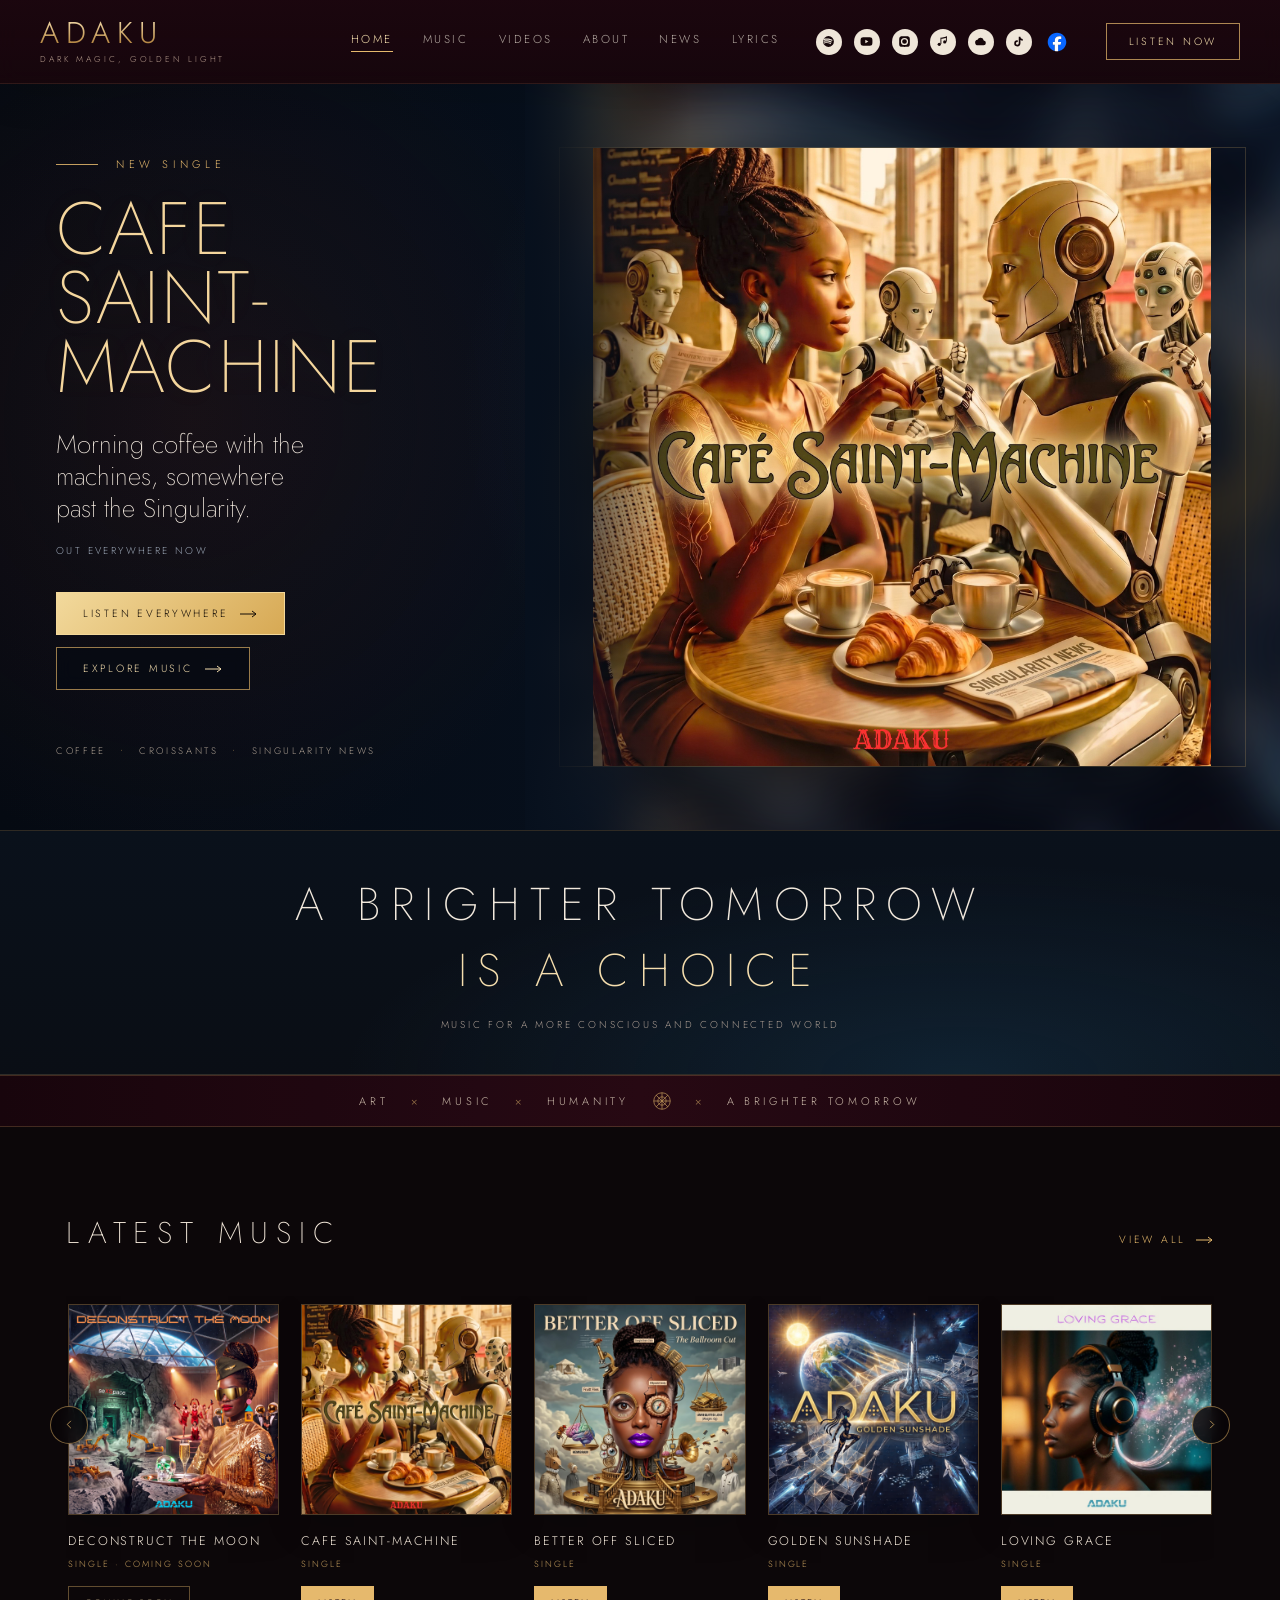
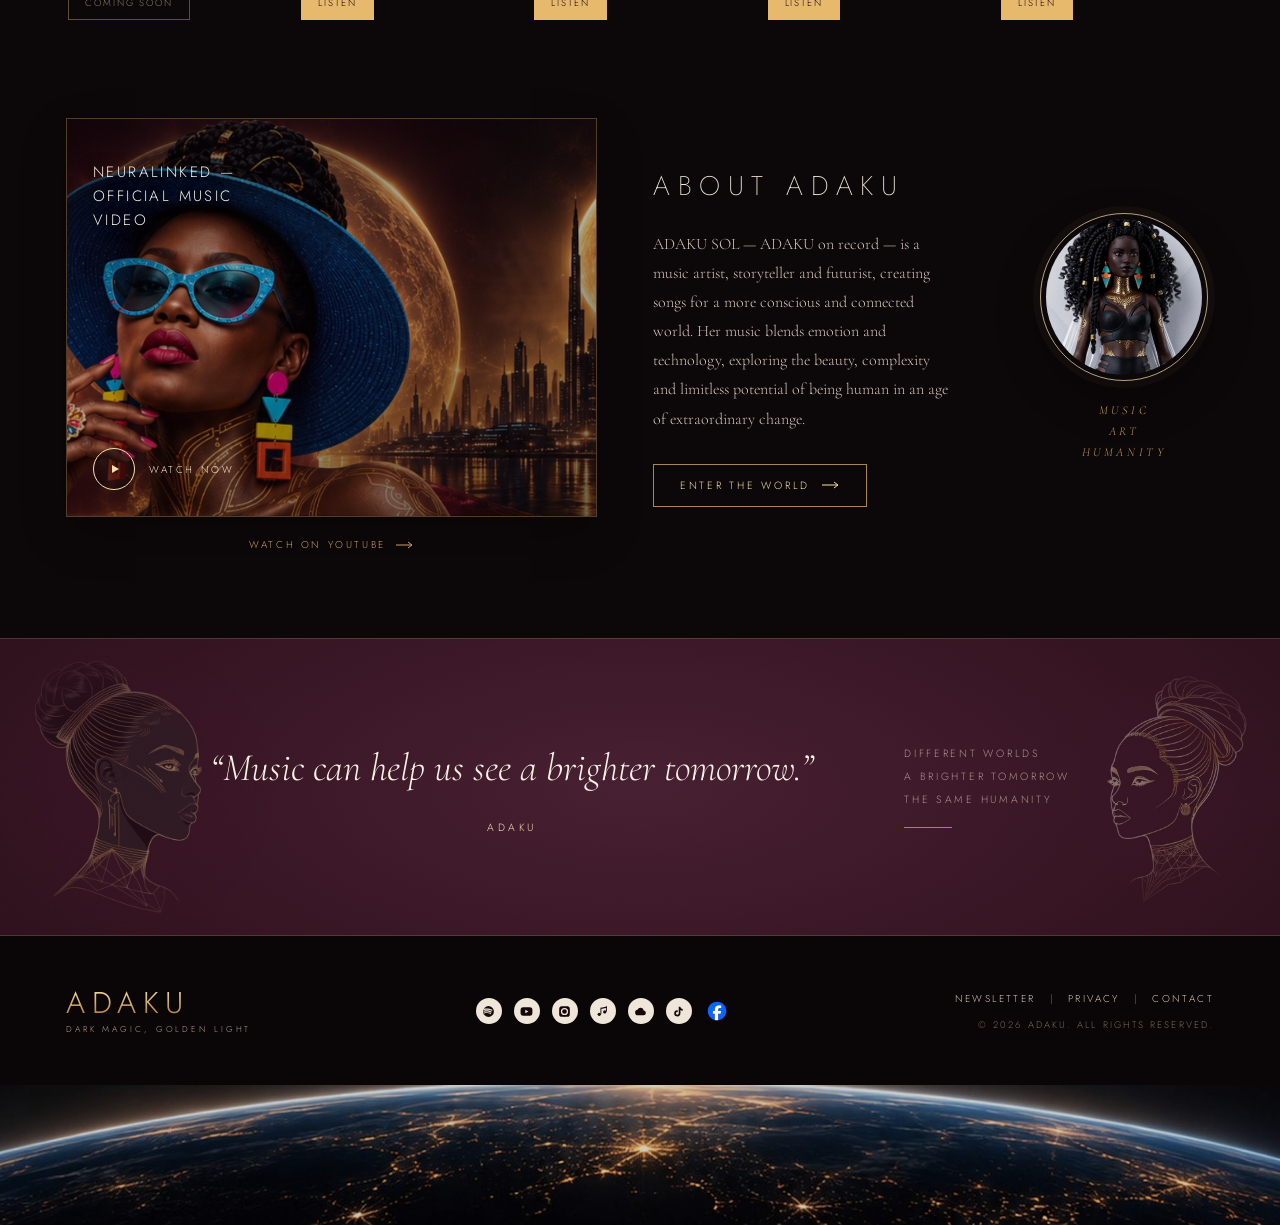
==== commit 0d712cbb: "Add Cafe Saint-Machine & Better Off Sliced, feature Cafe Saint-Machine, Deconstruct the Moon coming " ====
--- a/index.html
+++ b/index.html
@@ -18,8 +18,8 @@
   <meta property="og:image" content="https://www.adaku.art/assets/og-cover.jpg">
   <meta property="og:image:secure_url" content="https://www.adaku.art/assets/og-cover.jpg">
   <meta property="og:image:type" content="image/jpeg">
-  <meta property="og:image:width" content="1200">
-  <meta property="og:image:height" content="630">
+  <meta property="og:image:width" content="2048">
+  <meta property="og:image:height" content="1075">
   <meta property="og:image:alt" content="ADAKU — Golden Sunshade cover artwork">
   <meta name="twitter:card" content="summary_large_image">
   <meta name="twitter:title" content="ADAKU — Dark Magic, Golden Light">
@@ -53,7 +53,7 @@
             <a class="btn release-primary" id="featuredReleaseListen" href="https://open.spotify.com/artist/1sRBDBlcbKoakEotlLjYfJ" target="_blank" rel="noopener">Listen now <svg width="18" height="8" viewBox="0 0 18 8" fill="none" stroke="currentColor" aria-hidden="true"><path d="M0 4h16M12 1l4 3-4 3"/></svg></a>
             <a class="btn" id="featuredReleaseExplore" href="releases.html">Explore music <svg width="18" height="8" viewBox="0 0 18 8" fill="none" stroke="currentColor" aria-hidden="true"><path d="M0 4h16M12 1l4 3-4 3"/></svg></a>
           </div>
-          <p class="release-motto">Cleaner skies <i>•</i> brighter tomorrows <i>•</i> together</p>
+          <p class="release-motto" id="featuredReleaseMotto">Cleaner skies <i>•</i> brighter tomorrows <i>•</i> together</p>
         </div>
         <div class="release-visual">
           <div class="release-glow" aria-hidden="true"></div>
@@ -141,5 +141,6 @@
   </footer>
       <script src="catalogue.js"></script>
   <script src="script.js"></script>
+  <!-- Cloudflare Web Analytics --><script type='module' src='https://static.cloudflareinsights.com/beacon.min.js' data-cf-beacon='{"token": "026a3f7f5d6e475aace41b190039bacf"}'></script><!-- End Cloudflare Web Analytics -->
 </body>
 </html>
--- a/styles.css
+++ b/styles.css
@@ -475,3 +475,6 @@
   .release-actions .btn{justify-content:center}
   .release-motto i{padding:0 3px}
 }
+
+/* upcoming releases: soon: true in catalogue.js */
+.btn.soon{opacity:.55;cursor:default;pointer-events:none}
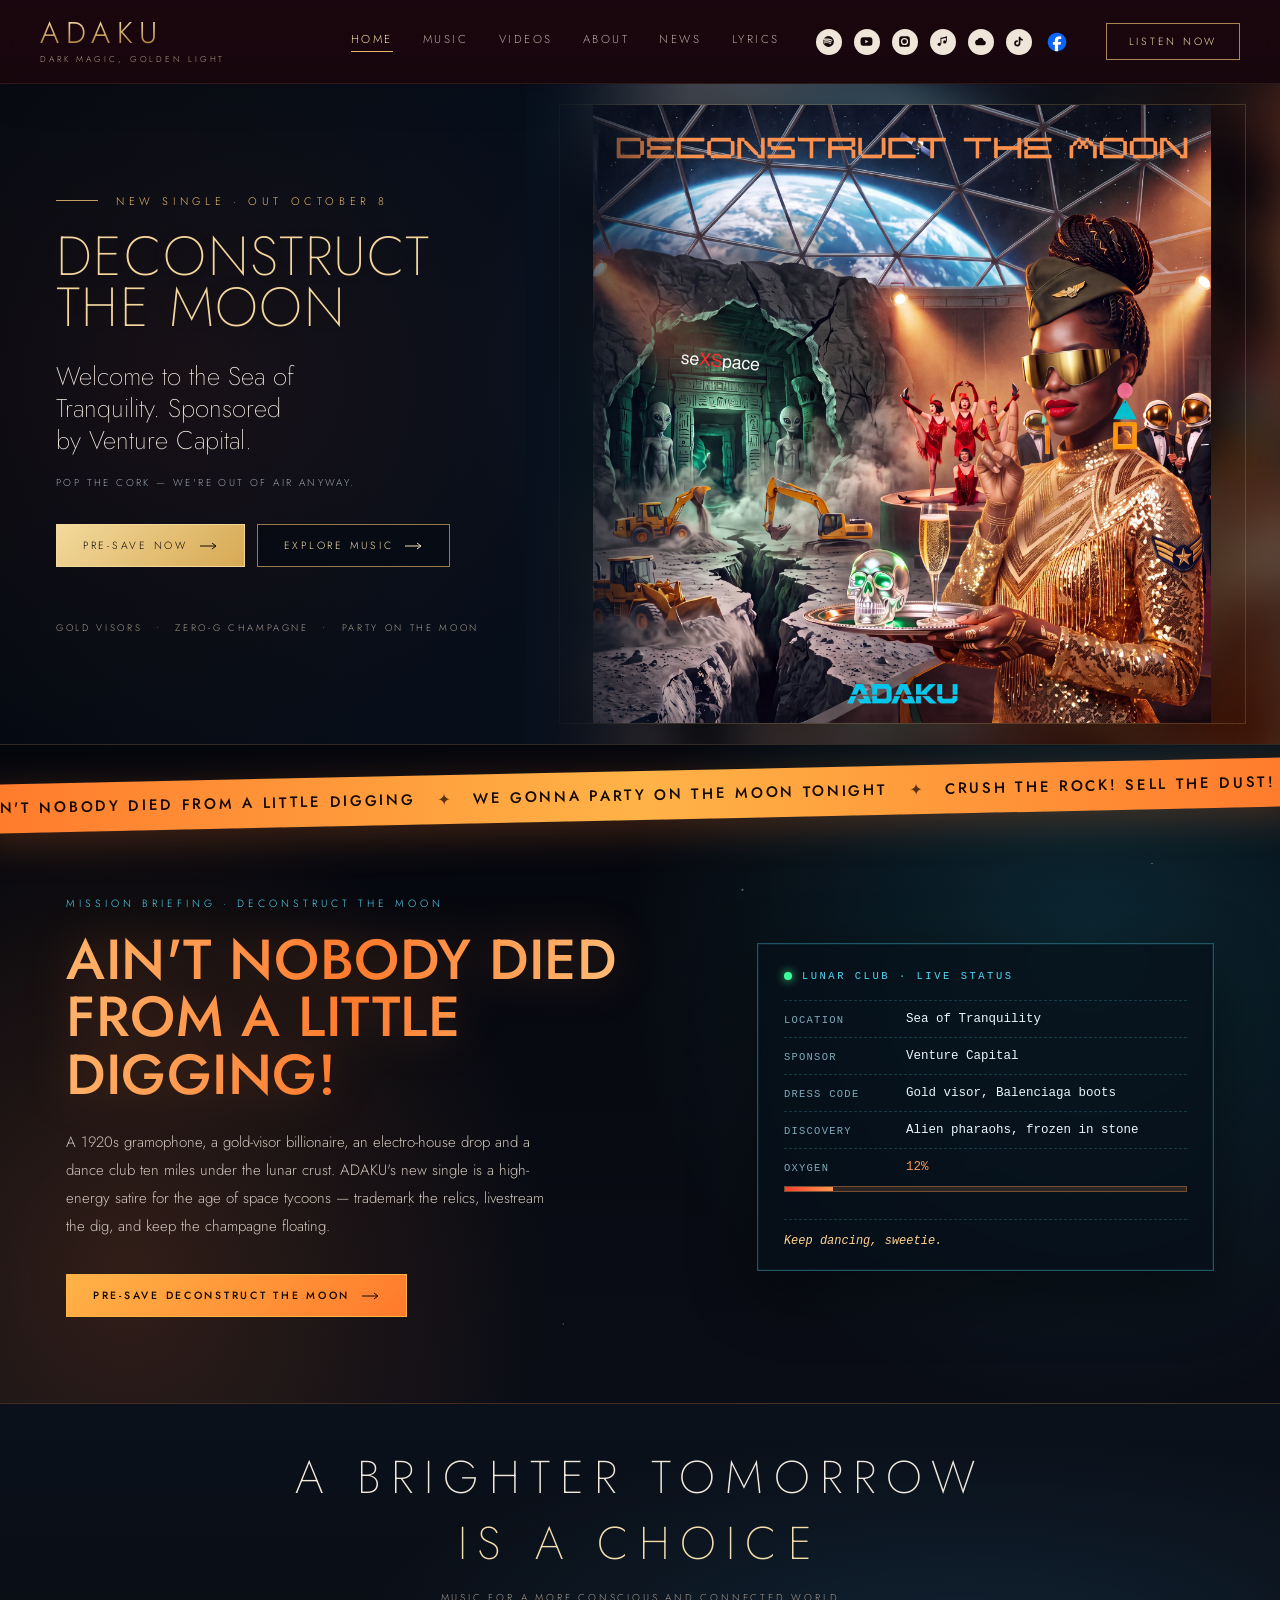
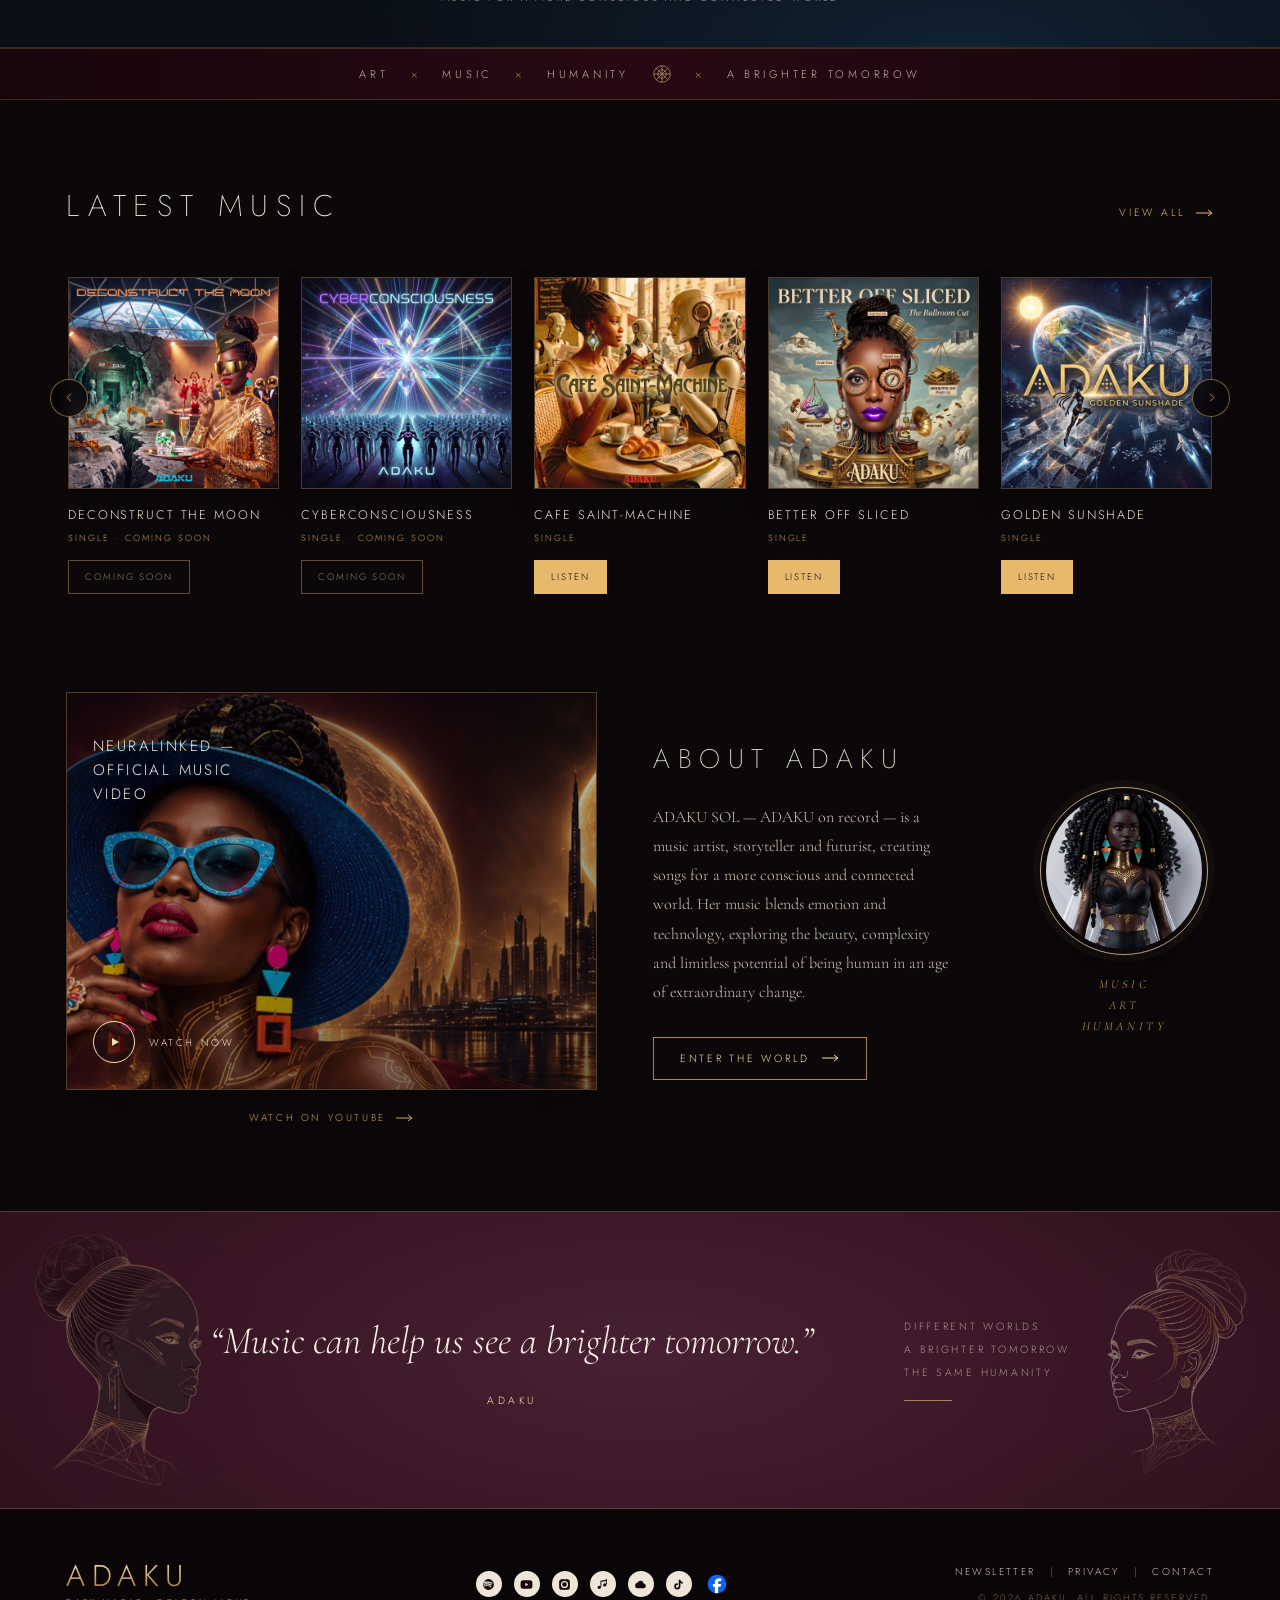
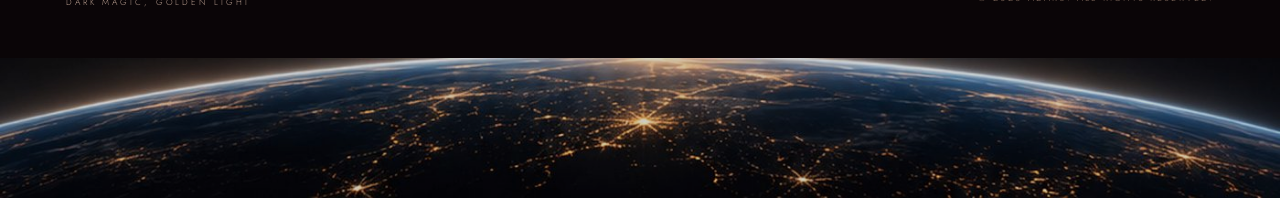
==== commit a3c6abb4: "Homepage campaign for Deconstruct the Moon: hero, countdown, mission briefing band" ====
--- a/index.html
+++ b/index.html
@@ -14,7 +14,7 @@
   <meta property="og:site_name" content="ADAKU">
   <meta property="og:url" content="https://www.adaku.art/">
   <meta property="og:title" content="ADAKU — Dark Magic, Golden Light">
-  <meta property="og:description" content="Music, future worlds and human connection. New single: Golden Sunshade.">
+  <meta property="og:description" content="Music, future worlds and human connection. New single: Deconstruct the Moon, out October 8.">
   <meta property="og:image" content="https://www.adaku.art/assets/og-cover.jpg">
   <meta property="og:image:secure_url" content="https://www.adaku.art/assets/og-cover.jpg">
   <meta property="og:image:type" content="image/jpeg">
@@ -23,7 +23,7 @@
   <meta property="og:image:alt" content="ADAKU — Golden Sunshade cover artwork">
   <meta name="twitter:card" content="summary_large_image">
   <meta name="twitter:title" content="ADAKU — Dark Magic, Golden Light">
-  <meta name="twitter:description" content="Music, future worlds and human connection. New single: Golden Sunshade.">
+  <meta name="twitter:description" content="Music, future worlds and human connection. New single: Deconstruct the Moon, out October 8.">
   <meta name="twitter:image" content="https://www.adaku.art/assets/og-cover.jpg">
   <link rel="preconnect" href="https://fonts.googleapis.com">
   <link rel="preconnect" href="https://fonts.gstatic.com" crossorigin>
@@ -49,6 +49,7 @@
           <h1 id="featuredReleaseTitle">Golden Sunshade</h1>
           <p class="release-tagline" id="featuredReleaseTagline">A vision of a cooler, greener Earth.</p>
           <p class="release-date" id="featuredReleaseDate">Released September 6, 2026</p>
+          <div class="release-countdown" id="featuredCountdown" hidden></div>
           <div class="release-actions">
             <a class="btn release-primary" id="featuredReleaseListen" href="https://open.spotify.com/artist/1sRBDBlcbKoakEotlLjYfJ" target="_blank" rel="noopener">Listen now <svg width="18" height="8" viewBox="0 0 18 8" fill="none" stroke="currentColor" aria-hidden="true"><path d="M0 4h16M12 1l4 3-4 3"/></svg></a>
             <a class="btn" id="featuredReleaseExplore" href="releases.html">Explore music <svg width="18" height="8" viewBox="0 0 18 8" fill="none" stroke="currentColor" aria-hidden="true"><path d="M0 4h16M12 1l4 3-4 3"/></svg></a>
@@ -61,6 +62,7 @@
         </div>
       </div>
     </section>
+    <section class="campaign" id="campaign" hidden></section>
     <section class="brand-statement" aria-label="ADAKU mission">
       <div class="wrap brand-statement-inner">
         <p>A brighter tomorrow <span>is a choice</span></p>
--- a/styles.css
+++ b/styles.css
@@ -478,3 +478,55 @@
 
 /* upcoming releases: soon: true in catalogue.js */
 .btn.soon{opacity:.55;cursor:default;pointer-events:none}
+/* featured titles with a long word */
+.release-copy h1.long-title{max-width:none;font-size:clamp(40px,4.3vw,68px)}
+@media (max-width:760px){.release-copy h1.long-title{font-size:clamp(30px,9.5vw,56px)}}
+
+/* ---------- release countdown ---------- */
+.release-countdown{display:flex;align-items:flex-end;gap:10px;margin-top:22px;flex-wrap:wrap}
+.release-countdown[hidden]{display:none}
+.release-countdown .cd-label{font-size:10px;letter-spacing:.32em;text-transform:uppercase;color:#ff9a52;margin-right:6px;padding-bottom:10px}
+.release-countdown .cd-unit{display:flex;flex-direction:column;align-items:center;min-width:58px;padding:8px 6px 7px;border:1px solid rgba(255,154,82,.45);background:rgba(255,120,40,.06)}
+.release-countdown b{font-weight:300;font-size:26px;line-height:1;color:#ffd9b8;font-variant-numeric:tabular-nums}
+.release-countdown small{margin-top:5px;font-size:8.5px;letter-spacing:.22em;text-transform:uppercase;color:#c99c80}
+
+/* ---------- campaign band ---------- */
+.campaign{position:relative;overflow:hidden;color:#f3eadf;
+  background:radial-gradient(60% 120% at 85% 30%,rgba(41,198,230,.16),transparent 60%),radial-gradient(55% 120% at 10% 80%,rgba(255,122,40,.16),transparent 60%),linear-gradient(180deg,#05070d,#0a0d16);
+  border-bottom:1px solid rgba(255,154,82,.25)}
+.campaign[hidden]{display:none}
+.campaign::before{content:"";position:absolute;inset:0;pointer-events:none;opacity:.5;
+  background-image:radial-gradient(1px 1px at 12% 30%,#fff,transparent),radial-gradient(1px 1px at 32% 70%,#fff,transparent),radial-gradient(1.5px 1.5px at 58% 22%,#cfefff,transparent),radial-gradient(1px 1px at 76% 64%,#fff,transparent),radial-gradient(1px 1px at 90% 18%,#fff,transparent),radial-gradient(1px 1px at 44% 88%,#ffd9b8,transparent)}
+.camp-ticker{position:relative;overflow:hidden;background:linear-gradient(90deg,#ff7a2c,#ffb347 50%,#ff7a2c);color:#140802;transform:rotate(-1.2deg);margin:26px -20px 0;box-shadow:0 10px 40px rgba(255,122,44,.25)}
+.camp-run{display:inline-flex;white-space:nowrap;gap:22px;padding:13px 0;animation:camp-scroll 38s linear infinite}
+.camp-run span{font-size:15px;font-weight:500;letter-spacing:.18em;text-transform:uppercase}
+.camp-run i{font-style:normal;opacity:.7}
+@keyframes camp-scroll{from{transform:translateX(0)}to{transform:translateX(-50%)}}
+.camp-inner{position:relative;display:grid;grid-template-columns:1.25fr .9fr;gap:56px;align-items:center;padding-top:76px;padding-bottom:86px}
+.camp-kicker{margin:0 0 20px;font-size:10.5px;letter-spacing:.38em;text-transform:uppercase;color:#4fd6f0}
+.camp-quote{margin:0;font-weight:500;font-size:clamp(34px,4.4vw,62px);line-height:1.02;letter-spacing:.01em;text-transform:uppercase;
+  background:linear-gradient(95deg,#ffb36b 0%,#ff7a2c 45%,#ffd28f 100%);-webkit-background-clip:text;background-clip:text;color:transparent;
+  filter:drop-shadow(0 0 22px rgba(255,122,44,.25))}
+.camp-text{margin:26px 0 0;max-width:54ch;font-size:15px;font-weight:300;line-height:1.85;color:#cfc4ba}
+.camp-cta{margin-top:34px;background:linear-gradient(135deg,#ffb347,#ff7a2c);border-color:#ffb347;color:#140802;font-weight:500}
+.camp-cta:hover{background:#ffd28f;color:#140802}
+.camp-panel{position:relative;padding:26px 26px 22px;border:1px solid rgba(79,214,240,.35);background:rgba(6,16,26,.72);backdrop-filter:blur(6px);
+  box-shadow:0 0 0 1px rgba(79,214,240,.08) inset,0 20px 60px rgba(0,0,0,.45);font-family:ui-monospace,"SF Mono",Menlo,Consolas,monospace}
+.camp-panel-head{margin:0 0 18px;display:flex;align-items:center;gap:10px;font-size:10.5px;letter-spacing:.24em;text-transform:uppercase;color:#4fd6f0}
+.camp-panel .dot{width:8px;height:8px;border-radius:50%;background:#3dff9a;box-shadow:0 0 10px #3dff9a;animation:camp-blink 1.4s steps(2,start) infinite}
+@keyframes camp-blink{to{opacity:.15}}
+.camp-panel ul{list-style:none;margin:0;padding:0}
+.camp-panel li{display:grid;grid-template-columns:110px 1fr;gap:12px;padding:11px 0;border-top:1px dashed rgba(79,214,240,.2);font-size:12.5px}
+.camp-panel li span{color:#7fa9b8;text-transform:uppercase;letter-spacing:.12em;font-size:10.5px;padding-top:2px}
+.camp-panel li b{font-weight:400;color:#eaf7fb}
+.camp-panel li.o2 b{color:#ff9a52}
+.o2-bar{grid-column:1/-1;display:block;height:6px;background:rgba(255,154,82,.15);border:1px solid rgba(255,154,82,.35)}
+.o2-bar i{display:block;height:100%;background:linear-gradient(90deg,#ff3d2c,#ff9a52);animation:camp-blink 1.1s steps(2,start) infinite}
+.camp-status{margin:16px 0 0;padding-top:14px;border-top:1px dashed rgba(79,214,240,.2);font-size:12px;color:#ffd28f;font-style:italic}
+@media (max-width:860px){
+  .camp-inner{grid-template-columns:1fr;gap:38px;padding-top:56px;padding-bottom:62px}
+  .camp-run span{font-size:12.5px}
+  .release-countdown .cd-unit{min-width:52px}
+  .release-countdown b{font-size:22px}
+}
+@media (prefers-reduced-motion:reduce){.camp-run,.camp-panel .dot,.o2-bar i{animation:none!important}}
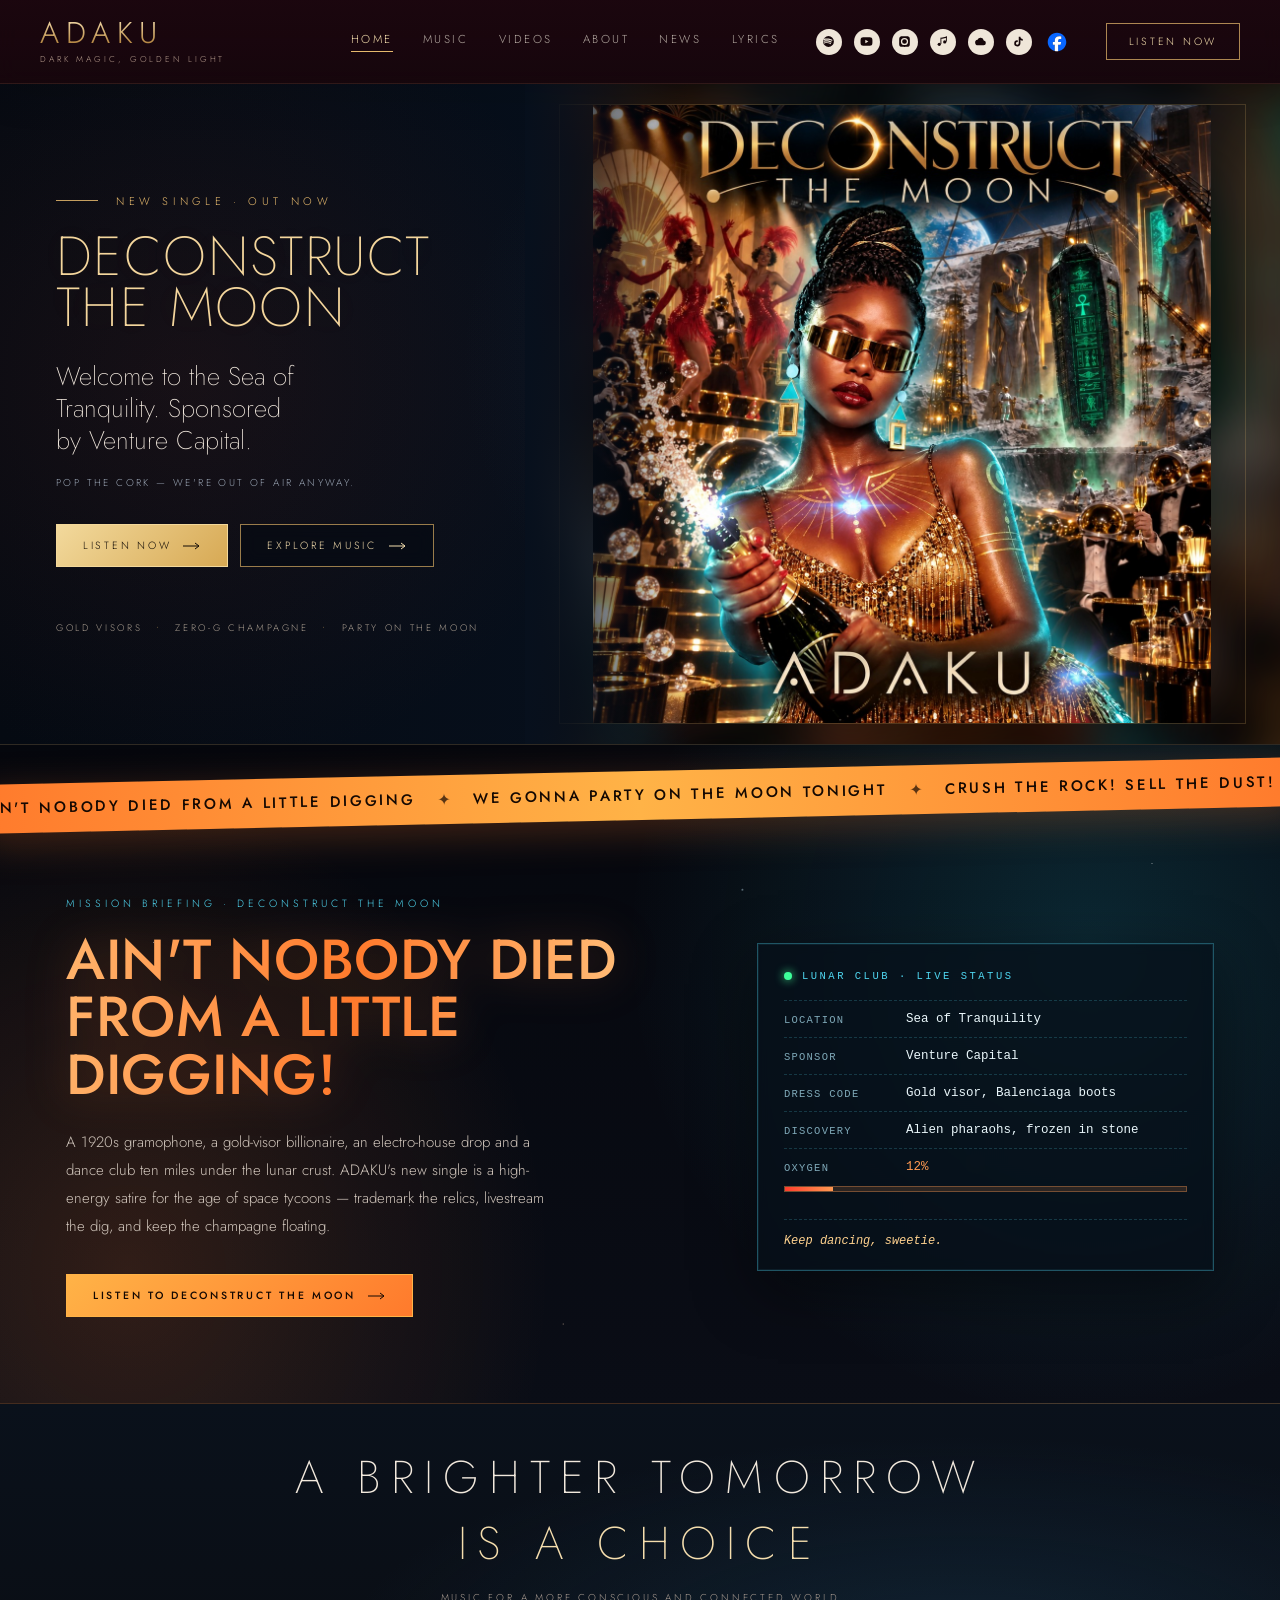
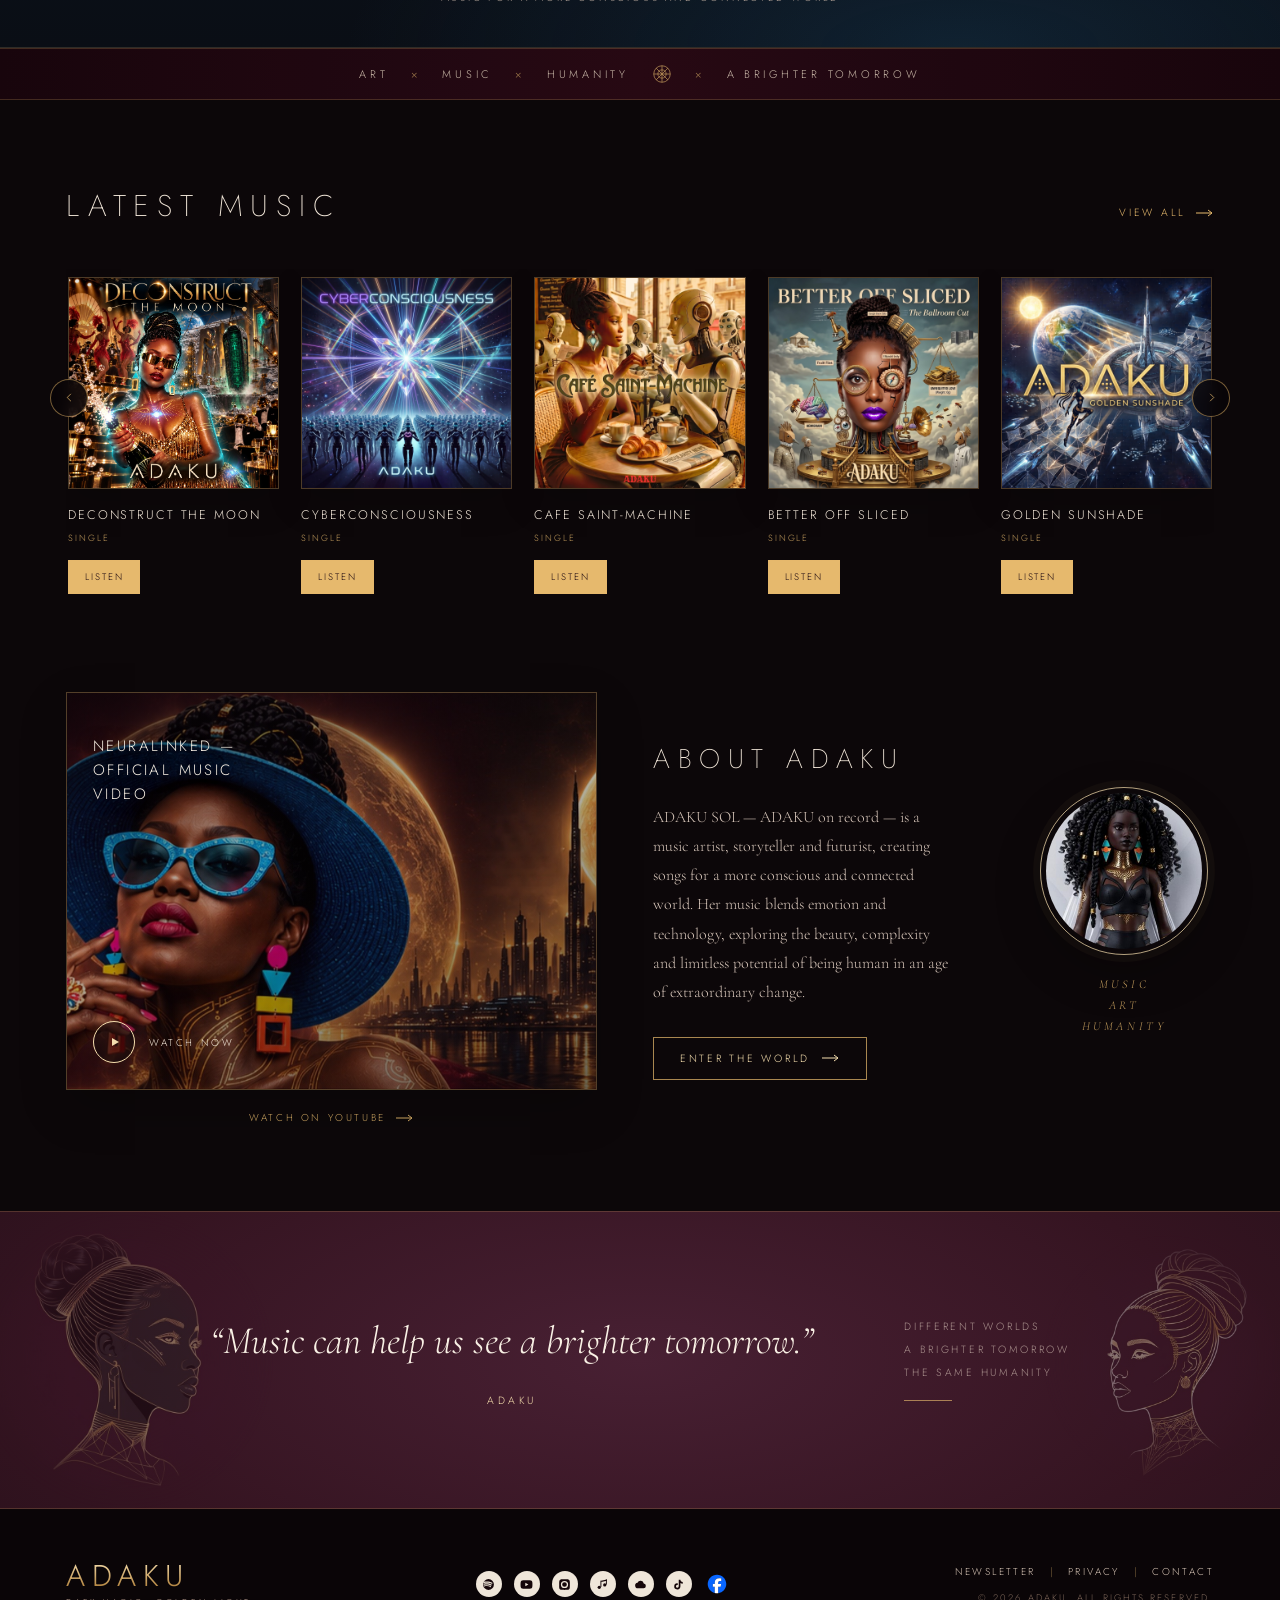
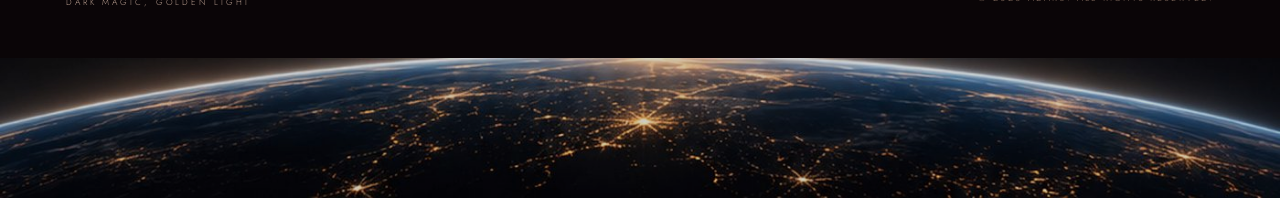
==== commit 503665d4: "Both singles out now: add DistroKid smart links" ====
--- a/index.html
+++ b/index.html
@@ -14,7 +14,7 @@
   <meta property="og:site_name" content="ADAKU">
   <meta property="og:url" content="https://www.adaku.art/">
   <meta property="og:title" content="ADAKU — Dark Magic, Golden Light">
-  <meta property="og:description" content="Music, future worlds and human connection. New single: Deconstruct the Moon, out October 8.">
+  <meta property="og:description" content="Music, future worlds and human connection. New singles: Deconstruct the Moon and Cyberconsciousness, out now.">
   <meta property="og:image" content="https://www.adaku.art/assets/og-cover.jpg">
   <meta property="og:image:secure_url" content="https://www.adaku.art/assets/og-cover.jpg">
   <meta property="og:image:type" content="image/jpeg">
@@ -23,7 +23,7 @@
   <meta property="og:image:alt" content="ADAKU — Golden Sunshade cover artwork">
   <meta name="twitter:card" content="summary_large_image">
   <meta name="twitter:title" content="ADAKU — Dark Magic, Golden Light">
-  <meta name="twitter:description" content="Music, future worlds and human connection. New single: Deconstruct the Moon, out October 8.">
+  <meta name="twitter:description" content="Music, future worlds and human connection. New singles: Deconstruct the Moon and Cyberconsciousness, out now.">
   <meta name="twitter:image" content="https://www.adaku.art/assets/og-cover.jpg">
   <link rel="preconnect" href="https://fonts.googleapis.com">
   <link rel="preconnect" href="https://fonts.gstatic.com" crossorigin>
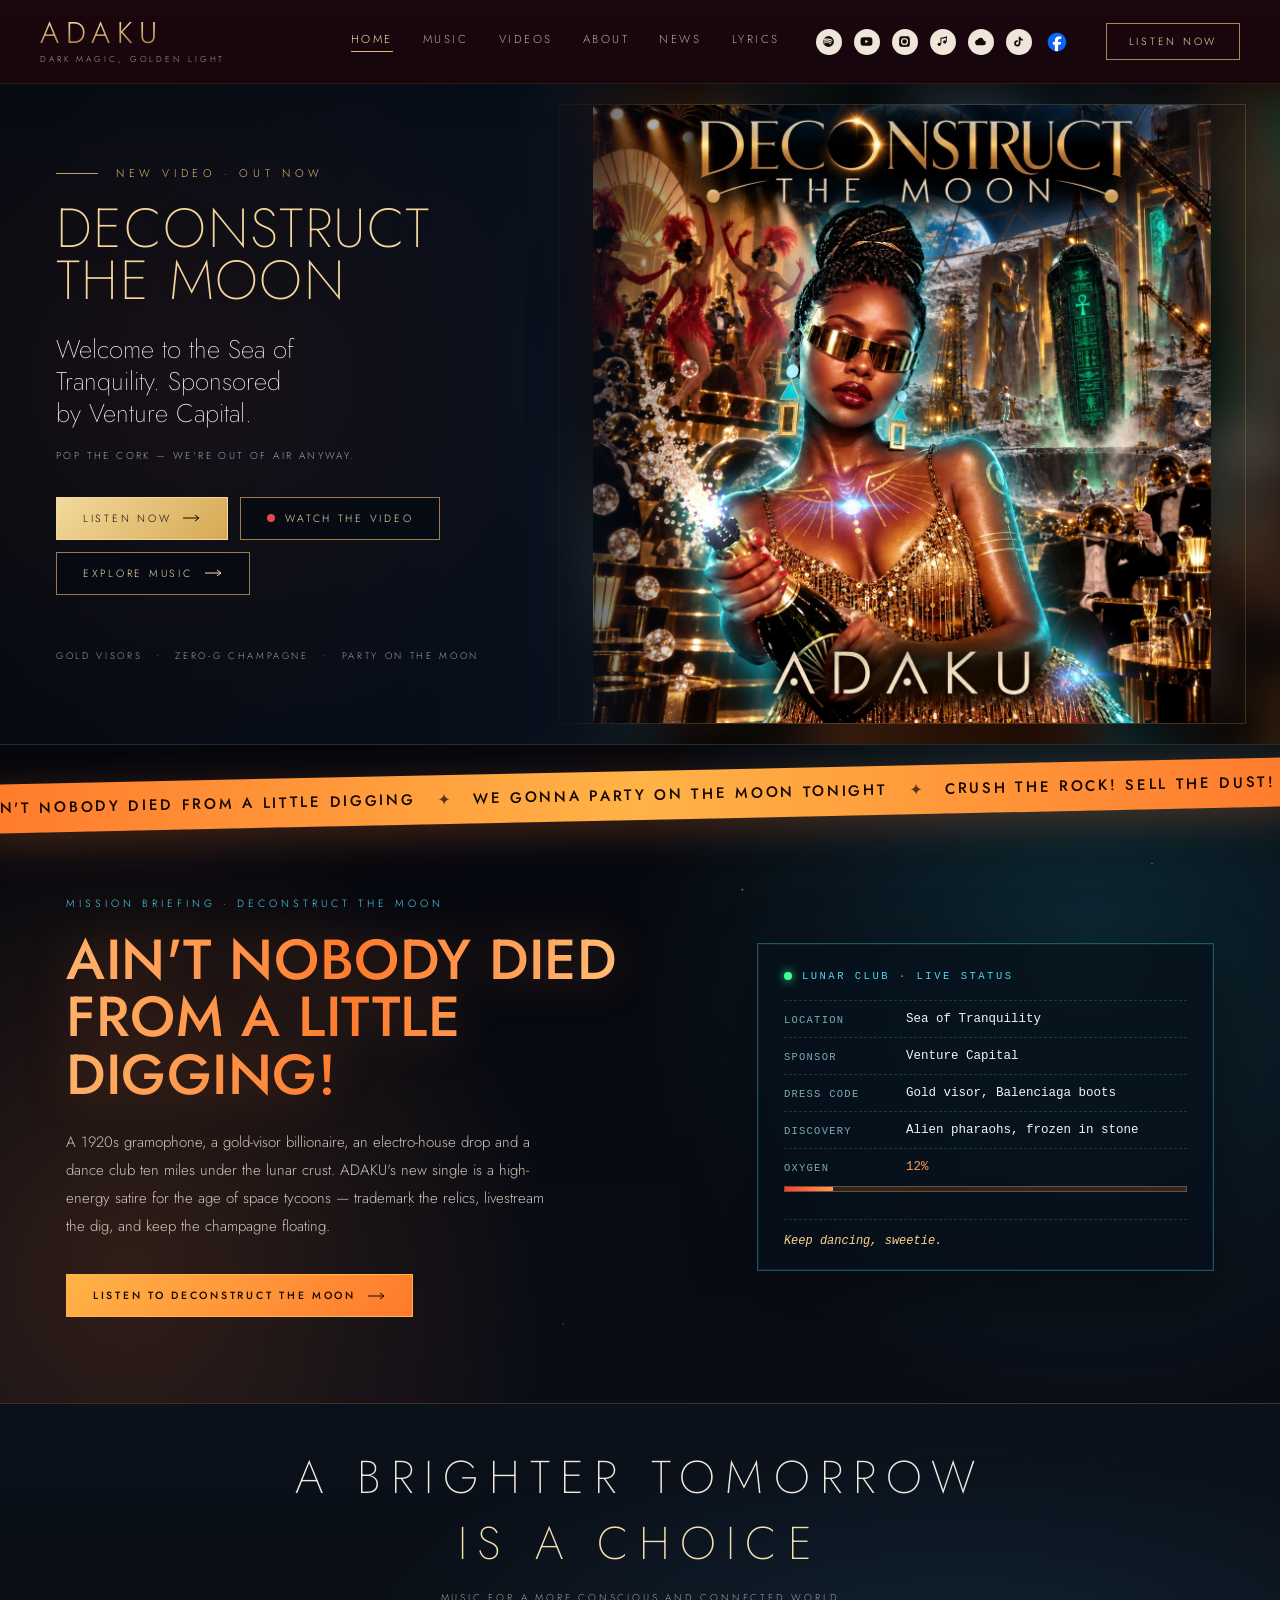
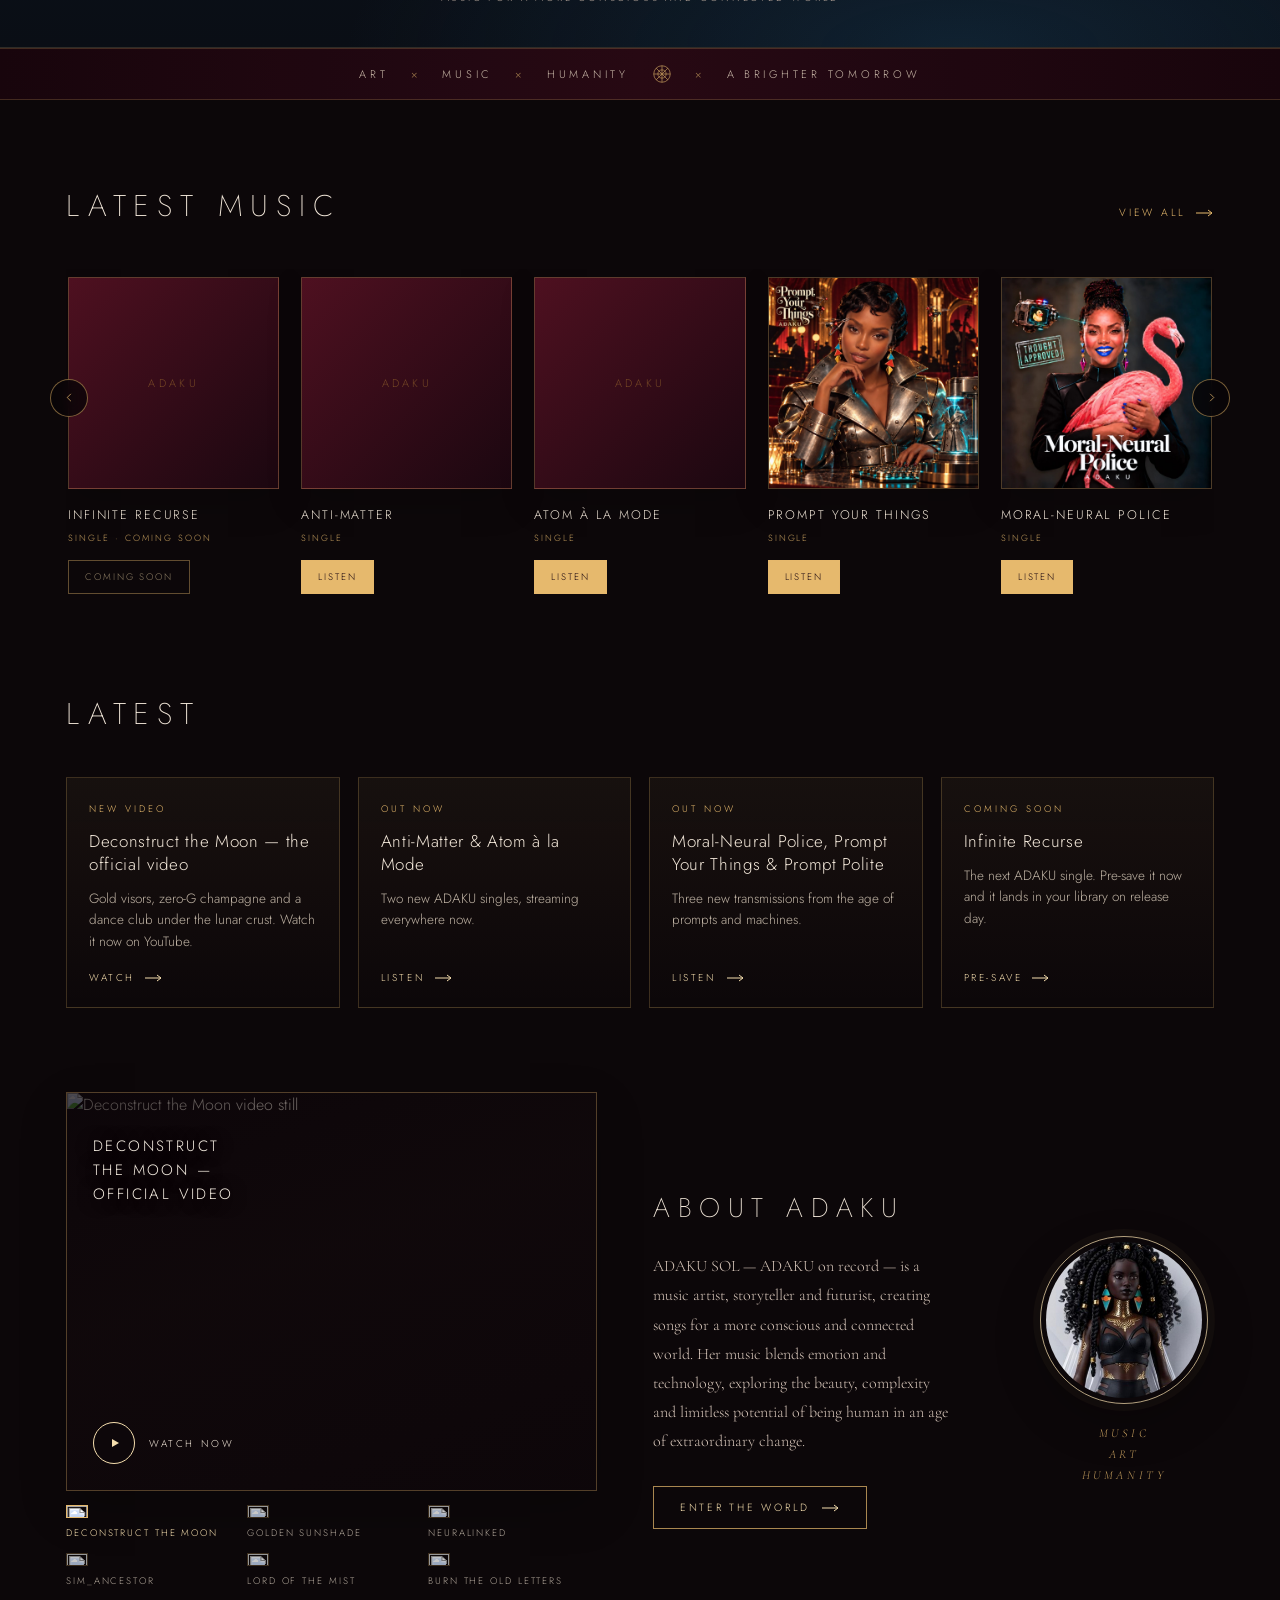
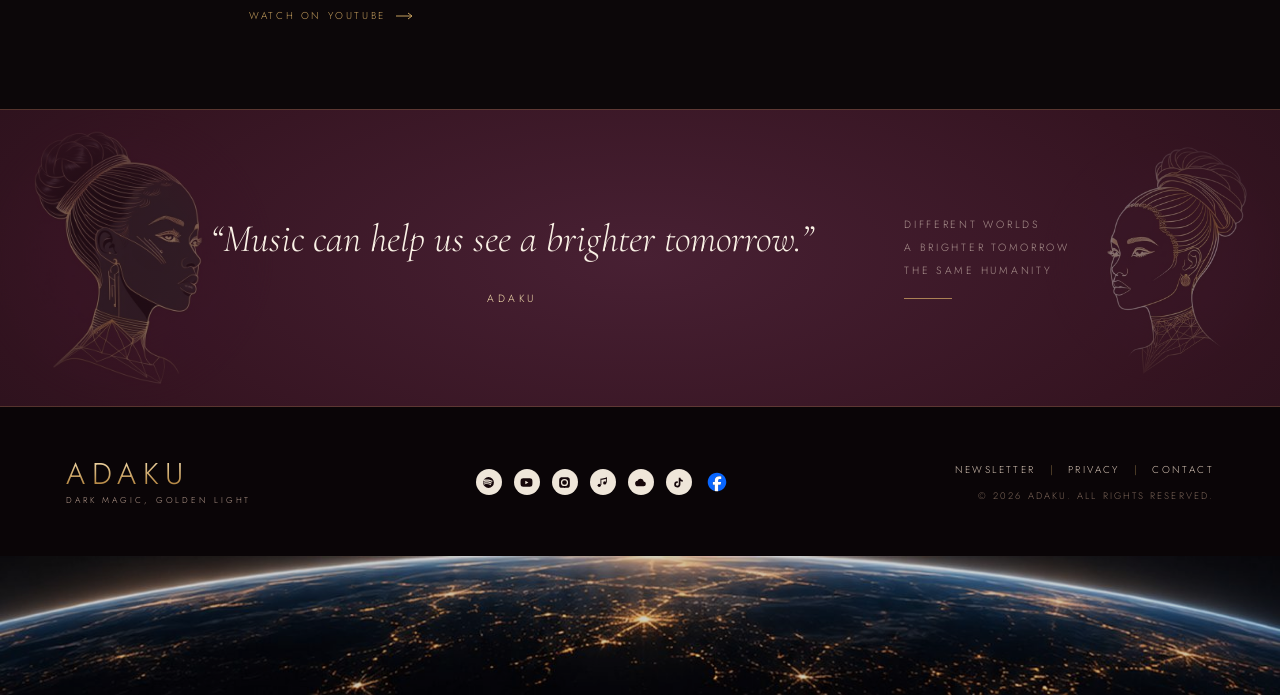
==== commit b0dd54d5: "Hero video loop, new singles, video row, Latest news" ====
--- a/index.html
+++ b/index.html
@@ -14,7 +14,7 @@
   <meta property="og:site_name" content="ADAKU">
   <meta property="og:url" content="https://www.adaku.art/">
   <meta property="og:title" content="ADAKU — Dark Magic, Golden Light">
-  <meta property="og:description" content="Music, future worlds and human connection. New singles: Deconstruct the Moon and Cyberconsciousness, out now.">
+  <meta property="og:description" content="Music, future worlds and human connection. Watch the Deconstruct the Moon video — plus new singles Anti-Matter, Atom à la Mode and Moral-Neural Police, out now.">
   <meta property="og:image" content="https://www.adaku.art/assets/og-cover.jpg">
   <meta property="og:image:secure_url" content="https://www.adaku.art/assets/og-cover.jpg">
   <meta property="og:image:type" content="image/jpeg">
@@ -23,7 +23,7 @@
   <meta property="og:image:alt" content="ADAKU — Golden Sunshade cover artwork">
   <meta name="twitter:card" content="summary_large_image">
   <meta name="twitter:title" content="ADAKU — Dark Magic, Golden Light">
-  <meta name="twitter:description" content="Music, future worlds and human connection. New singles: Deconstruct the Moon and Cyberconsciousness, out now.">
+  <meta name="twitter:description" content="Music, future worlds and human connection. Watch the Deconstruct the Moon video — plus new singles Anti-Matter, Atom à la Mode and Moral-Neural Police, out now.">
   <meta name="twitter:image" content="https://www.adaku.art/assets/og-cover.jpg">
   <link rel="preconnect" href="https://fonts.googleapis.com">
   <link rel="preconnect" href="https://fonts.gstatic.com" crossorigin>
@@ -52,6 +52,7 @@
           <div class="release-countdown" id="featuredCountdown" hidden></div>
           <div class="release-actions">
             <a class="btn release-primary" id="featuredReleaseListen" href="https://open.spotify.com/artist/1sRBDBlcbKoakEotlLjYfJ" target="_blank" rel="noopener">Listen now <svg width="18" height="8" viewBox="0 0 18 8" fill="none" stroke="currentColor" aria-hidden="true"><path d="M0 4h16M12 1l4 3-4 3"/></svg></a>
+            <a class="btn release-watch" id="watchLatest" href="#videos" hidden><span class="watch-dot" aria-hidden="true"></span>Watch the video</a>
             <a class="btn" id="featuredReleaseExplore" href="releases.html">Explore music <svg width="18" height="8" viewBox="0 0 18 8" fill="none" stroke="currentColor" aria-hidden="true"><path d="M0 4h16M12 1l4 3-4 3"/></svg></a>
           </div>
           <p class="release-motto" id="featuredReleaseMotto">Cleaner skies <i>•</i> brighter tomorrows <i>•</i> together</p>
@@ -90,6 +91,12 @@
         </div>
       </div>
     </section>
+    <section class="section news" id="news" aria-labelledby="newsTitle" hidden>
+      <div class="wrap">
+        <div class="section-title"><h2 id="newsTitle">Latest</h2></div>
+        <div class="news-grid" id="newsGrid"></div>
+      </div>
+    </section>
     <section class="section" id="about" style="padding-top:0">
       <div class="wrap">
         <div class="feature">
@@ -98,6 +105,7 @@
                     <path d="M6 4l14 8-14 8V4Z" />
                   </svg></span><em>Watch now</em></span><img src="assets/hero-home.jpg" alt="ADAKU in a cobalt wide-brim hat before a golden city">
             </a></div>
+          <div class="vid-row" id="videoRow" aria-label="More ADAKU videos" hidden></div>
           <p class="film-alt"><a id="ytFallback" href="https://www.youtube.com/watch?v=Vk2JzZCvAxc" target="_blank" rel="noopener">Watch on YouTube <svg width="18" height="8" viewBox="0 0 18 8" fill="none" stroke="currentColor" aria-hidden="true"><path d="M0 4h16M12 1l4 3-4 3"/></svg></a></p></div>
           <div>
             <h2>About ADAKU</h2>
--- a/styles.css
+++ b/styles.css
@@ -530,3 +530,55 @@
   .release-countdown b{font-size:22px}
 }
 @media (prefers-reduced-motion:reduce){.camp-run,.camp-panel .dot,.o2-bar i{animation:none!important}}
+
+/* ===== hero video loop (loop / loopYouTube in catalogue.js) ===== */
+.hero-loop{position:absolute;inset:0;z-index:0;overflow:hidden;pointer-events:none;background:#060b14;opacity:0;transition:opacity 1.4s ease}
+.hero-loop.is-playing{opacity:1}
+.hero-loop video{position:absolute;inset:0;width:100%;height:100%;object-fit:cover;object-position:60% 50%}
+.hero-loop iframe{position:absolute;top:50%;left:50%;border:0;width:max(100%,calc(var(--loop-h,660px) * 16 / 9));aspect-ratio:16/9;height:auto;transform:translate(-50%,-50%) scale(1.18)}
+/* scrim keeps the title readable over the moving picture */
+.hero-loop::after{content:"";position:absolute;inset:0;z-index:1;background:
+  linear-gradient(90deg,rgba(5,10,18,.94) 0%,rgba(5,10,18,.78) 26%,rgba(5,10,18,.28) 52%,rgba(5,10,18,.06) 78%),
+  linear-gradient(0deg,rgba(5,10,18,.7) 0%,rgba(5,10,18,0) 26%)}
+.release-hero.loop-on::before{display:none}
+.release-hero.loop-on .release-visual img,
+.release-hero.loop-on .release-glow,
+.release-hero.loop-on .release-visual::before{display:none}
+.release-hero.loop-on .release-copy h1{text-shadow:0 2px 30px rgba(0,0,0,.55)}
+@media (max-width:860px){
+  /* phones: the loop sits above the title as a 16:9 strip */
+  .release-hero.loop-on .hero-loop{position:relative;inset:auto;aspect-ratio:16/9;width:100%}
+  .hero-loop::after{background:linear-gradient(0deg,#060b14 0%,rgba(6,11,20,0) 34%)}
+  .release-hero.loop-on .release-visual{display:none}
+  .release-hero.loop-on .release-copy{padding-top:18px}
+}
+.release-actions .release-watch{gap:10px}
+.watch-dot{width:8px;height:8px;border-radius:50%;background:#e5484d;box-shadow:0 0 0 0 rgba(229,72,77,.6);animation:watchPulse 2s infinite}
+@keyframes watchPulse{70%{box-shadow:0 0 0 8px rgba(229,72,77,0)}100%{box-shadow:0 0 0 0 rgba(229,72,77,0)}}
+
+/* ===== video player + thumbnail row ===== */
+.filmcard a[hidden]{display:none}
+.vid-row{display:grid;grid-template-columns:repeat(3,minmax(0,1fr));gap:12px;margin-top:14px}
+.vid-row[hidden]{display:none}
+.vid-thumb{display:flex;flex-direction:column;gap:8px;text-align:left;color:#d9cdbd;cursor:pointer;background:none;border:0;padding:0}
+.vid-img{display:block;border:1px solid rgba(233,185,107,.22);overflow:hidden;transition:border-color .25s}
+.vid-img img{display:block;width:100%;aspect-ratio:16/9;object-fit:cover;filter:brightness(.78);transition:filter .3s,transform .5s}
+.vid-title{font-size:9.5px;letter-spacing:.2em;text-transform:uppercase;line-height:1.5;opacity:.8}
+.vid-thumb:hover .vid-img,.vid-thumb[aria-current="true"] .vid-img{border-color:var(--gold)}
+.vid-thumb:hover .vid-img img,.vid-thumb[aria-current="true"] .vid-img img{filter:none;transform:scale(1.03)}
+.vid-thumb[aria-current="true"] .vid-title{color:var(--gold-lt);opacity:1}
+@media (max-width:560px){.vid-row{grid-template-columns:repeat(2,minmax(0,1fr))}}
+
+/* ===== "Latest" news strip (ADAKU_NEWS in catalogue.js) ===== */
+.news[hidden]{display:none}
+.news{padding-top:0}
+.news-grid{display:grid;grid-template-columns:repeat(4,minmax(0,1fr));gap:18px}
+.news-item{border:1px solid rgba(233,185,107,.22);padding:24px 22px 22px;background:linear-gradient(180deg,rgba(233,185,107,.05),rgba(233,185,107,0));display:flex;flex-direction:column}
+.news-kicker{margin:0 0 14px;font-size:9.5px;letter-spacing:.32em;text-transform:uppercase;color:var(--gold)}
+.news-item h3{margin:0;font-weight:300;font-size:17px;line-height:1.35;letter-spacing:.04em;color:#f3e8da}
+.news-text{margin:12px 0 0;font-size:13.5px;line-height:1.6;color:#bfb3a4}
+.news-link{margin-top:auto;padding-top:18px;display:inline-flex;align-items:center;gap:10px;font-size:10px;letter-spacing:.26em;text-transform:uppercase;color:var(--gold-lt)}
+.news-link:hover{color:#fff}
+@media (max-width:1080px){.news-grid{grid-template-columns:repeat(2,minmax(0,1fr))}}
+@media (max-width:560px){.news-grid{grid-template-columns:1fr}}
+@media (prefers-reduced-motion:reduce){.watch-dot{animation:none}.hero-loop{transition:none}}
